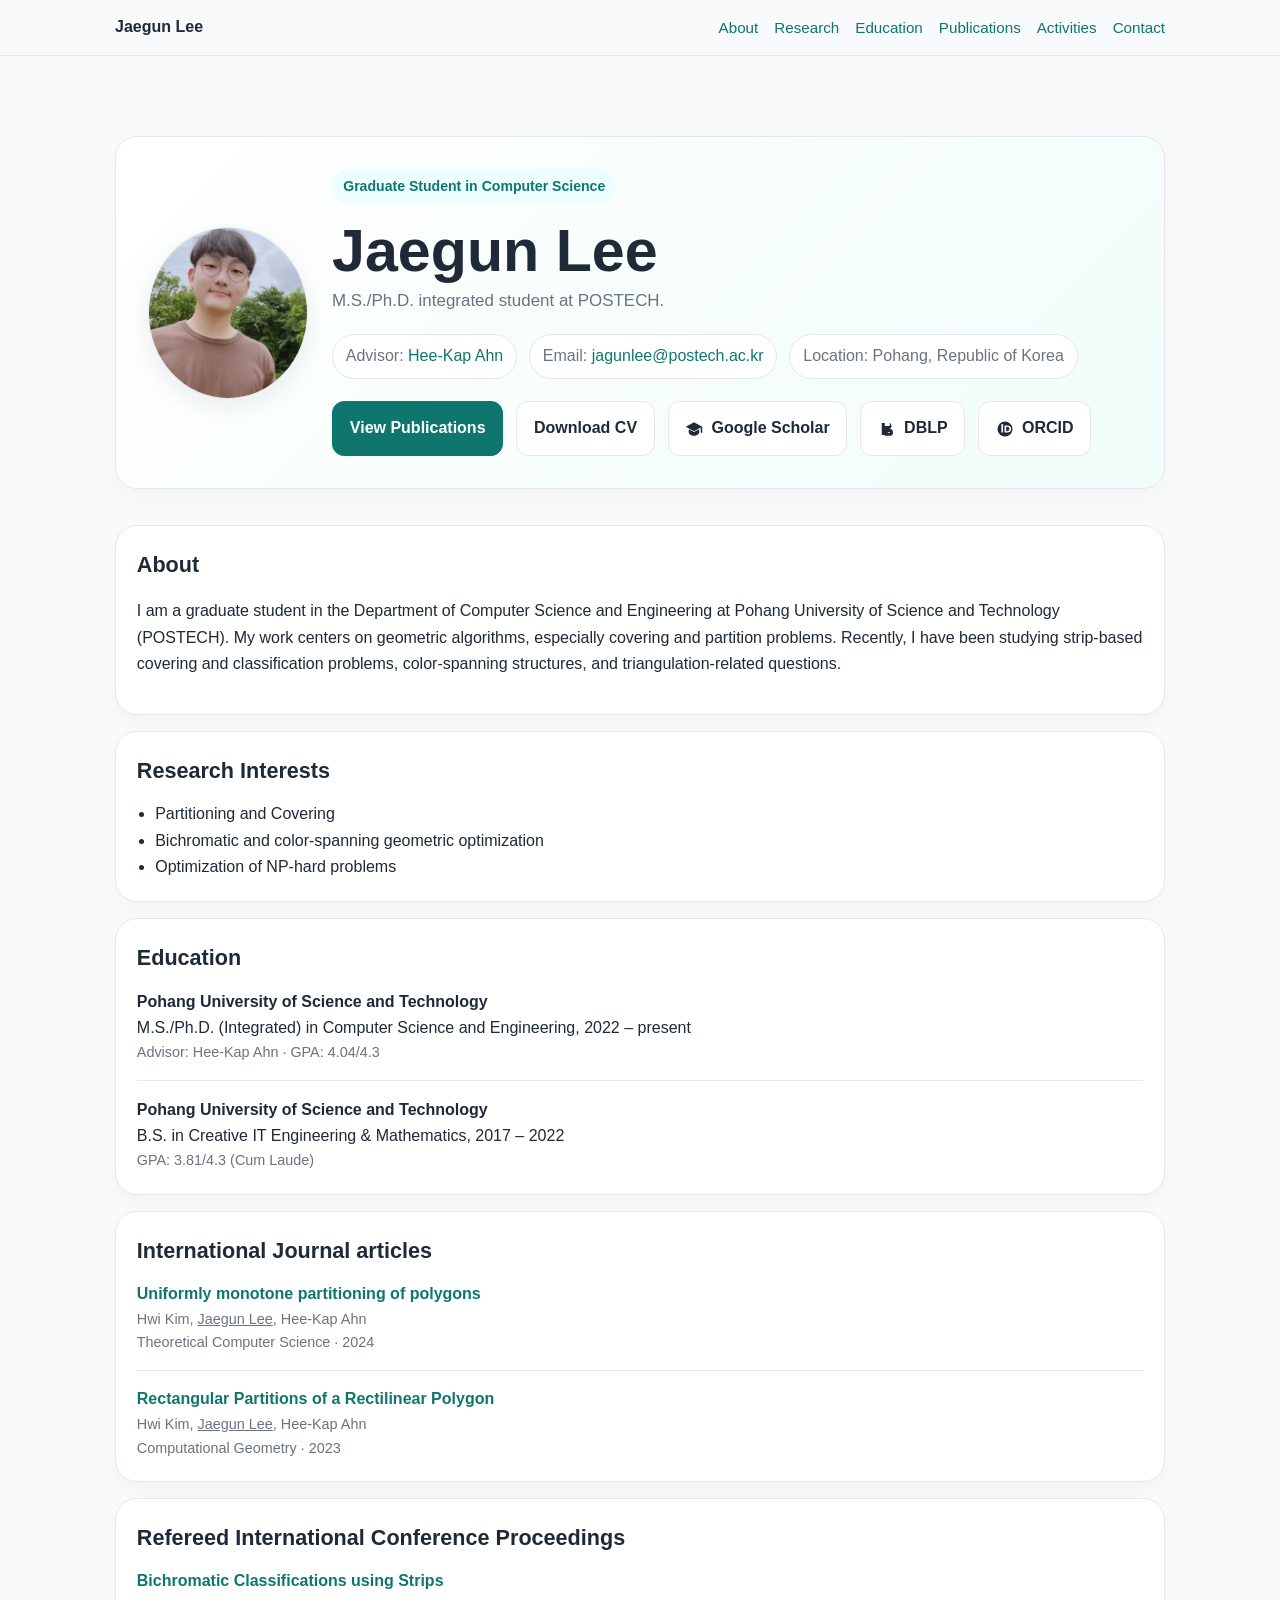
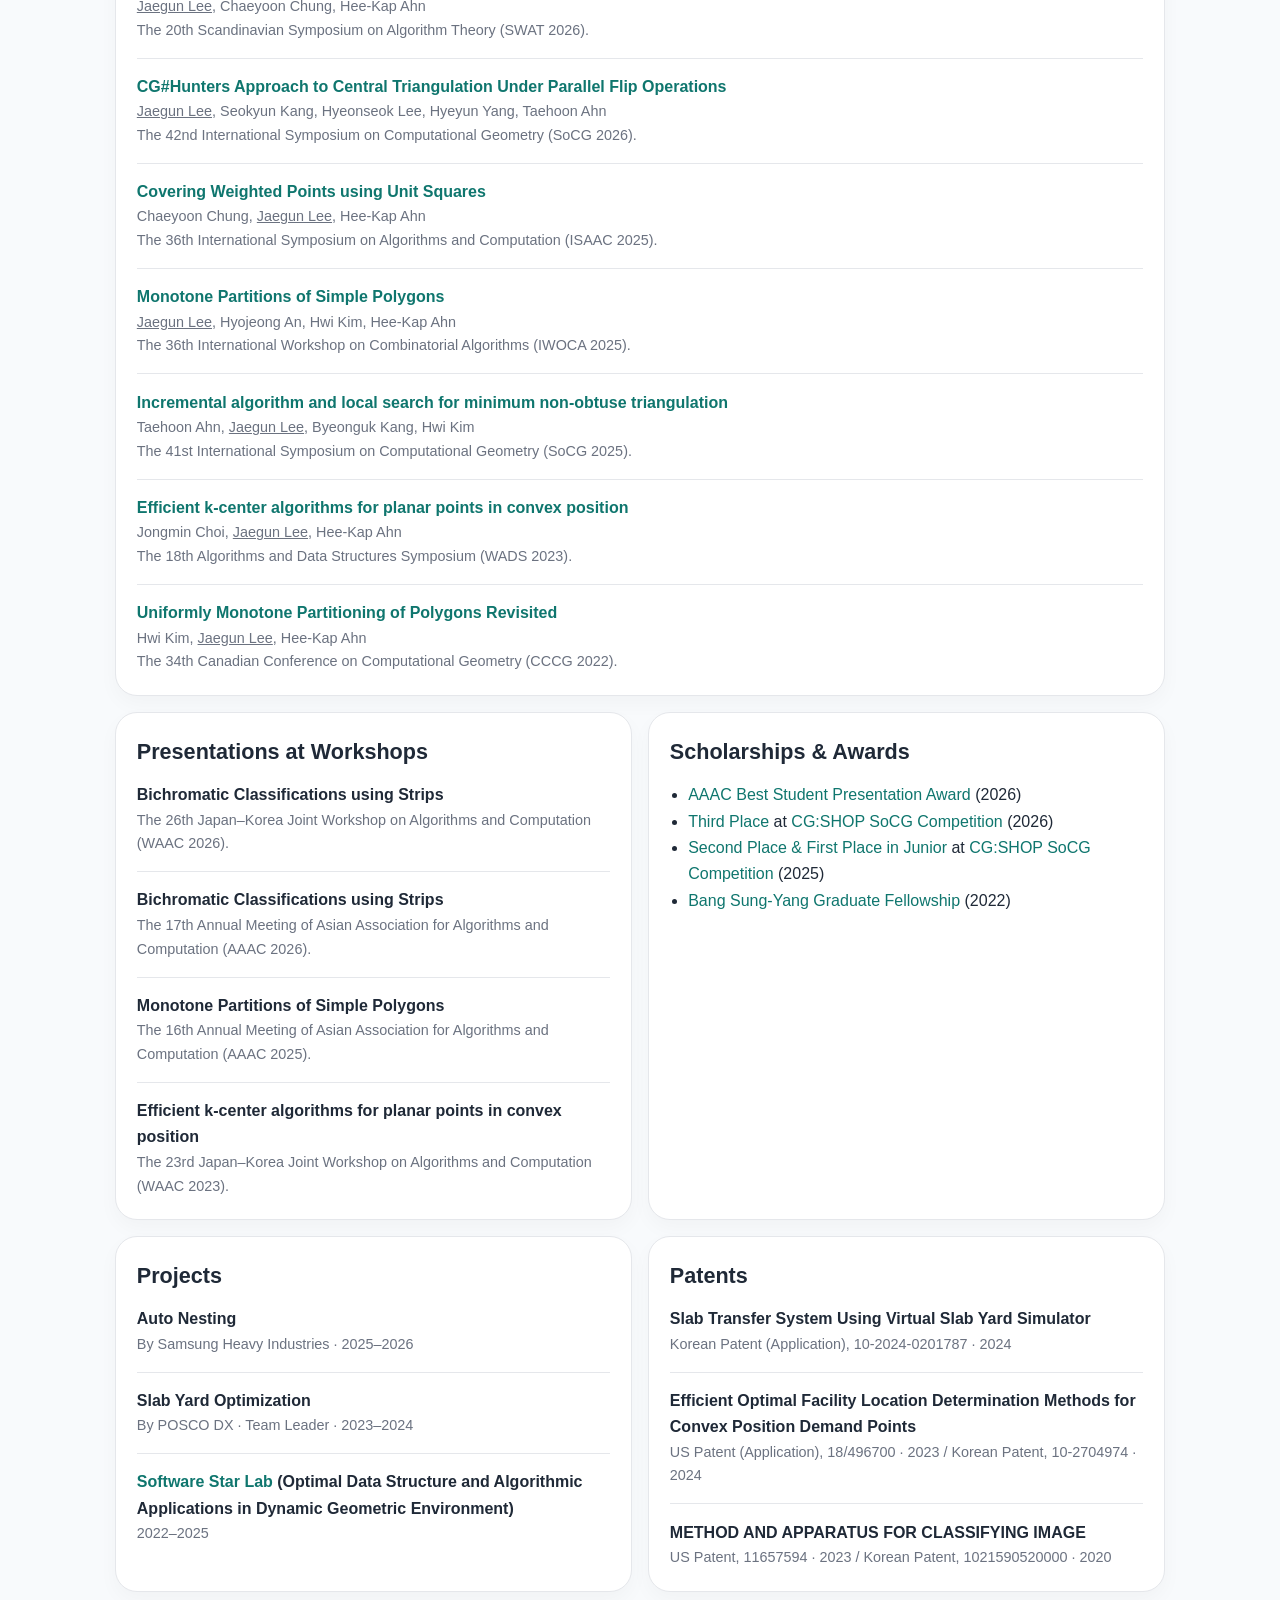
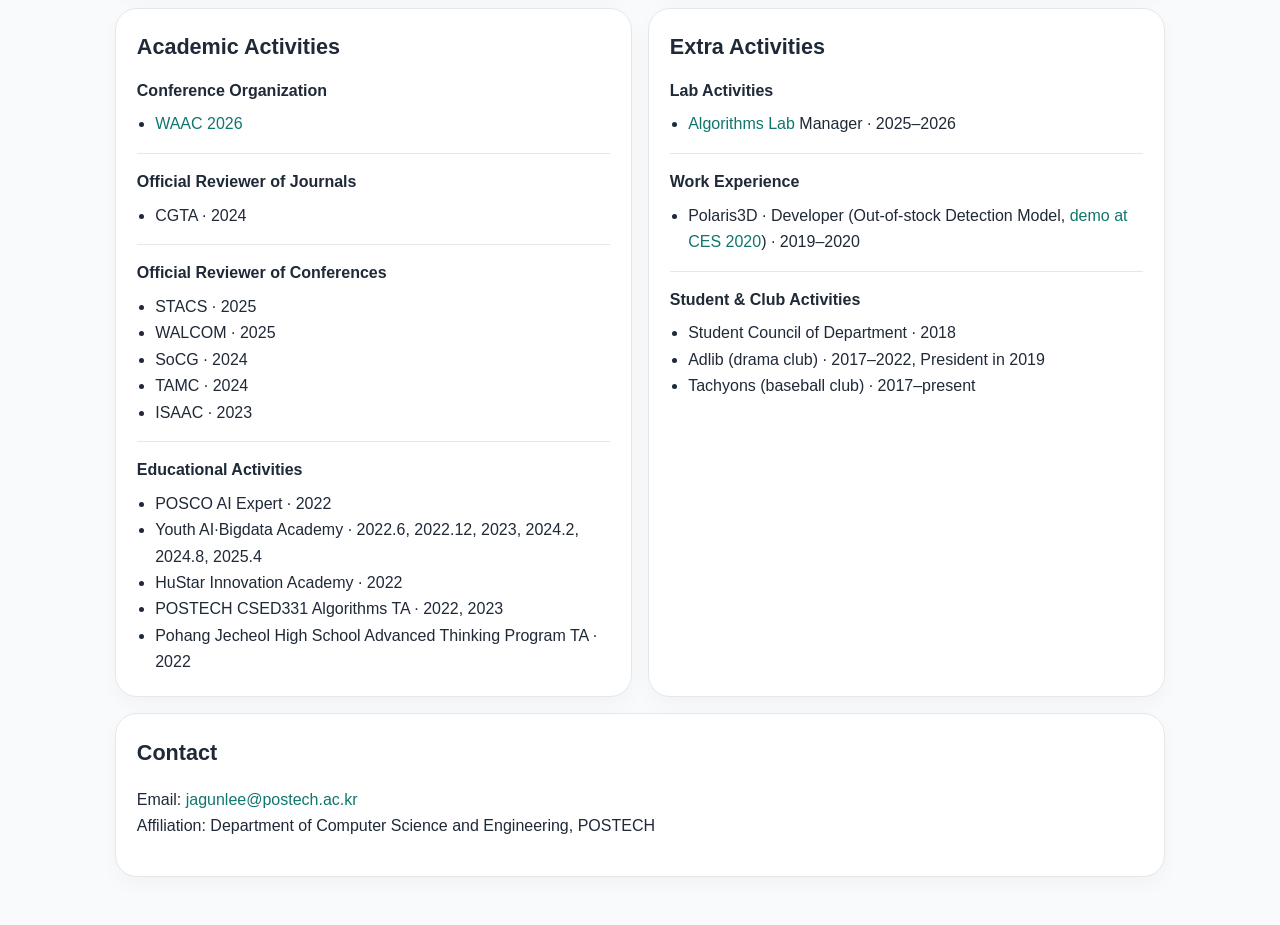
==== index.html @ accfe0e9 "update" ====
<!DOCTYPE html>
<html lang="en">
<head>
<meta charset="UTF-8">
<meta name="viewport" content="width=device-width, initial-scale=1.0">
<title>Jaegun Lee</title>
<link href="font_logo2.png" rel="shortcut icon" type="image/x-icon">
<style>
:root{--bg:#f8fafc;--card:#fff;--text:#1f2937;--muted:#6b7280;--line:#e5e7eb;--accent:#0f766e;--max:1050px}
*{box-sizing:border-box} html{scroll-behavior:smooth}
body{margin:0;font-family:-apple-system,BlinkMacSystemFont,"Segoe UI",Roboto,Arial,sans-serif;background:var(--bg);color:var(--text);line-height:1.65}
a{color:var(--accent);text-decoration:none} a:hover{text-decoration:underline}
.wrap{width:min(calc(100% - 2rem),var(--max));margin:0 auto}
header{position:sticky;top:0;background:rgba(248,250,252,.94);backdrop-filter:blur(8px);border-bottom:1px solid var(--line)}
nav{display:flex;justify-content:space-between;align-items:center;gap:1rem;padding:.9rem 0}.brand{font-weight:800}.links{display:flex;flex-wrap:wrap;gap:1rem;font-size:.95rem}
.hero{padding:4rem 0 1.25rem}.hero-card,.card{background:var(--card);border:1px solid var(--line);border-radius:22px;box-shadow:0 8px 20px rgba(15,23,42,.03)}
.hero-card{padding:2rem;background:linear-gradient(135deg,#fff,#f0fdfa)} .card{padding:1.3rem}
.badge{display:inline-block;background:#ecfeff;color:var(--accent);border-radius:999px;padding:.35rem .7rem;font-weight:700;font-size:.88rem;margin-bottom:1rem}
h1{margin:0 0 .35rem;font-size:clamp(2.2rem,5vw,3.7rem);line-height:1.05}.sub{margin:0;color:var(--muted);font-size:1.06rem;max-width:750px}
.pills{display:flex;flex-wrap:wrap;gap:.75rem;margin-top:1.2rem}.pill{padding:.5rem .8rem;border:1px solid var(--line);border-radius:999px;background:#fff;color:var(--muted)}
.hero-top{display:grid;grid-template-columns:160px 1fr;gap:1.5rem;align-items:center}.profile-wrap{display:flex;justify-content:center}.profile-photo{width:172px;height:172px;border-radius:50%;border:1px solid var(--line);background:#fff;display:flex;align-items:center;justify-content:center;color:var(--muted);font-size:.95rem;text-align:center;overflow:hidden;box-shadow:0 8px 24px rgba(17,24,39,.08)}.profile-photo img{width:100%;height:100%;object-fit:cover;display:block}.actions{display:flex;gap:.8rem;flex-wrap:wrap;margin-top:1.4rem}.btn{padding:.82rem 1.05rem;border-radius:12px;border:1px solid var(--line);background:#fff;color:var(--text);font-weight:700}.btn.primary{background:var(--accent);border-color:var(--accent);color:#fff}.icon-link{display:inline-flex;align-items:center;gap:.5rem}.icon-link svg{width:18px;height:18px;flex:0 0 18px}
main{padding-bottom:3rem} section{margin-top:1rem} h2{margin:0 0 .8rem;font-size:1.35rem} h3{margin:.2rem 0 .65rem;font-size:1.15rem}
.grid2{display:grid;grid-template-columns:repeat(2,minmax(0,1fr));gap:1rem}.item+.item{margin-top:.95rem;padding-top:.95rem;border-top:1px solid var(--line)} .title{font-weight:700}.small{color:var(--muted);font-size:.9rem}
ul{margin:.45rem 0 0;padding-left:1.15rem} footer{padding:1rem 0 3rem;color:var(--muted);font-size:.92rem}
@media (max-width:860px){nav{flex-direction:column;align-items:flex-start}.grid2{grid-template-columns:1fr}.hero-top{grid-template-columns:1fr}.profile-wrap{justify-content:flex-start}.hero-card,.card{padding:1.15rem}}
</style>
</head>
<body>
<header>
  <div class="wrap">
    <nav>
      <div class="brand">Jaegun Lee</div>
      <div class="links">
        <a href="#about">About</a><a href="#research">Research</a><a href="#education">Education</a><a href="#publications">Publications</a><a href="#activities">Activities</a><a href="#contact">Contact</a>
      </div>
    </nav>
  </div>
</header>
<main class="wrap">
  <section class="hero">
    <div class="hero-card">
      <div class="hero-top">
        <div class="profile-wrap">
          <div class="profile-photo">
            <img src="profile_square.jpg" alt="Jaegun Lee">
          </div>
        </div>
        <div>
          <div class="badge">Graduate Student in Computer Science</div>
          <h1>Jaegun Lee</h1>
          <p class="sub">M.S./Ph.D. integrated student at POSTECH.</p>
          <div class="pills">
            <div class="pill">Advisor: <a href="https://heekap.github.io">Hee-Kap Ahn</a></div>
            <div class="pill">Email: <a href="mailto:jagunlee@postech.ac.kr">jagunlee@postech.ac.kr</a></div>
            <div class="pill">Location: Pohang, Republic of Korea</div>
          </div>
          <div class="actions">
            <a class="btn primary" href="#publications">View Publications</a>
            <a class="btn" href="cv.pdf" target="_blank" rel="noopener">Download CV</a>
            <a class="btn icon-link" href="https://scholar.google.co.kr/citations?hl=en&user=FCnNJhUAAAAJ" target="_blank" rel="noopener" aria-label="Google Scholar link">
              <svg viewBox="0 0 24 24" aria-hidden="true"><path fill="currentColor" d="M12 3 1 9l11 6 9-4.91V17h2V9L12 3Zm-7 9.18V16c0 2.76 3.13 5 7 5s7-2.24 7-5v-3.82l-7 3.82-7-3.82Z"/></svg>
              <span>Google Scholar</span>
            </a>
            <a class="btn icon-link" href="https://dblp.org/pid/305/4109.html" target="_blank" rel="noopener" aria-label="DBLP link">
              <svg viewBox="0 0 24 24" aria-hidden="true"><path fill="currentColor" d="M5 4h9a4 4 0 0 1 0 8H9v8H5V4Zm4 4h5a2 2 0 0 0 0-4H9v4Zm4 4h2.5A4.5 4.5 0 0 1 20 16.5A4.5 4.5 0 0 1 15.5 21H9v-9h4Zm0 5h2.5a.5.5 0 0 0 .5-.5.5.5 0 0 0-.5-.5H13v1Z"/></svg>
              <span>DBLP</span>
            </a>
            <a class="btn icon-link" href="https://orcid.org/0009-0007-8835-2957" target="_blank" rel="noopener" aria-label="ORCID link">
              <svg viewBox="0 0 24 24" aria-hidden="true"><circle cx="12" cy="12" r="10" fill="currentColor"/><path fill="#fff" d="M7.2 7.2h2.2v9.6H7.2V7.2Zm1.1-2a1.3 1.3 0 1 1 0 2.6 1.3 1.3 0 0 1 0-2.6Zm3.1 2h3.7c3 0 5.1 1.9 5.1 4.8 0 3-2.1 4.8-5.1 4.8h-3.7V7.2Zm2.2 1.9v5.8h1.4c1.7 0 2.8-1.1 2.8-2.9s-1.1-2.9-2.8-2.9h-1.4Z"/></svg>
              <span>ORCID</span>
            </a>
            <!-- <a class="btn icon-link" href="" target="_blank" rel="noopener" aria-label="LinkedIn link">
              <svg viewBox="0 0 24 24" aria-hidden="true"><path fill="currentColor" d="M4.98 3.5A2.48 2.48 0 1 0 5 8.46 2.48 2.48 0 0 0 4.98 3.5ZM3 9h4v12H3V9Zm7 0h3.83v1.64h.05c.53-1 1.84-2.06 3.79-2.06 4.05 0 4.8 2.66 4.8 6.12V21h-4v-5.54c0-1.32-.03-3.02-1.84-3.02-1.84 0-2.12 1.44-2.12 2.92V21h-4V9Z"/></svg>
              <span>LinkedIn</span>
            </a> -->
            <!-- <a class="btn icon-link" href="https://github.com/jagunlee" target="_blank" rel="noopener" aria-label="GitHub link">
              <svg viewBox="0 0 24 24" aria-hidden="true"><path fill="currentColor" d="M12 2a10 10 0 0 0-3.16 19.49c.5.09.68-.21.68-.48v-1.67c-2.78.61-3.37-1.18-3.37-1.18-.45-1.16-1.11-1.46-1.11-1.46-.9-.62.07-.61.07-.61 1 .07 1.52 1.03 1.52 1.03.88 1.51 2.31 1.07 2.87.82.09-.64.35-1.07.63-1.31-2.22-.25-4.55-1.11-4.55-4.92 0-1.09.39-1.99 1.03-2.7-.1-.25-.45-1.28.1-2.66 0 0 .84-.27 2.75 1.03A9.56 9.56 0 0 1 12 6.84c.85 0 1.71.11 2.51.32 1.91-1.3 2.75-1.03 2.75-1.03.55 1.38.2 2.41.1 2.66.64.71 1.03 1.61 1.03 2.7 0 3.82-2.33 4.66-4.56 4.91.36.31.68.92.68 1.86v2.75c0 .27.18.58.69.48A10 10 0 0 0 12 2Z"/></svg>
              <span>GitHub</span>
            </a> -->
          </div>
          <!-- <p class="small" style="margin-top:.8rem">각 링크의 <code>href=""</code> 부분에 직접 URL만 넣으면 됩니다. 사진은 현재 업로드한 이미지 기준으로 원형에 맞게 미리 정사각 크롭해 둔 <code>profile_square.jpg</code>를 사용하도록 설정했습니다.</p> -->
        </div>
      </div>
    </div>
  </section>

  <section id="about"><div class="card"><h2>About</h2>
    <p>I am a graduate student in the Department of Computer Science and Engineering at Pohang University of Science and Technology (POSTECH). My work centers on geometric algorithms, especially covering and partition problems. Recently, I have been studying strip-based covering and classification problems, color-spanning structures, and triangulation-related questions.</p>
  </div></section>

  <section id="research"><div class="card"><h2>Research Interests</h2>
    <ul>
      <!-- <li>Geometric Algorithms</li> -->
      <li>Partitioning and Covering</li>
      <li>Bichromatic and color-spanning geometric optimization</li>
      <li>Optimization of NP-hard problems</li>
    </ul>
  </div></section>

  <section id="education"><div class="card"><h2>Education</h2>
    <div class="item"><div class="title">Pohang University of Science and Technology</div><div>M.S./Ph.D. (Integrated) in Computer Science and Engineering, 2022 – present</div><div class="small">Advisor: Hee-Kap Ahn · GPA: 4.04/4.3</div></div>
    <div class="item"><div class="title">Pohang University of Science and Technology</div><div>B.S. in Creative IT Engineering &amp; Mathematics, 2017 – 2022</div><div class="small">GPA: 3.81/4.3 (Cum Laude)</div></div>
  </div></section>

  <section id="publications"><div class="card"><h2>International Journal articles</h2>
    <!-- <div class="grid2"> -->
      <!-- <div> -->
        <!-- <h3>International Journal articles</h3> -->
        <div class="item"><div class="title"><a href="https://doi.org/10.1016/j.tcs.2024.114724">Uniformly monotone partitioning of polygons</a></div><div class="small">Hwi Kim, <u>Jaegun Lee</u>, Hee-Kap Ahn<div>Theoretical Computer Science · 2024</div></div></div>
        <div class="item"><div class="title"><a href="https://doi.org/10.1016/j.comgeo.2022.101965">Rectangular Partitions of a Rectilinear Polygon</a></div><div class="small">Hwi Kim, <u>Jaegun Lee</u>, Hee-Kap Ahn<div>Computational Geometry · 2023</div></div></div>
      <!-- </div> -->
  </div></section>
  <section id="publications2"><div class="card"><h2>Refereed International Conference Proceedings</h2>
      <!-- <div> -->
        <!-- <h3>Refereed International Conference Proceedings</h3> -->
        <div class="item"><div class="title"><a href="https://doi.org/10.4230/LIPIcs.SWAT.2026.29">Bichromatic Classifications using Strips</a></div><div class="small"><u>Jaegun Lee</u>, Chaeyoon Chung, Hee-Kap Ahn <div>The 20th Scandinavian Symposium on Algorithm Theory (SWAT 2026).</div></div></div>
        <div class="item"><div class="title"><a href="https://doi.org/10.4230/LIPIcs.SoCG.2026.108">CG#Hunters Approach to Central Triangulation Under Parallel Flip Operations</a></div><div class="small"><u>Jaegun Lee</u>, Seokyun Kang, Hyeonseok Lee, Hyeyun Yang, Taehoon Ahn <div>The 42nd International Symposium on Computational Geometry (SoCG 2026).</div></div></div>
        <div class="item"><div class="title"><a href="https://drops.dagstuhl.de/entities/document/10.4230/LIPIcs.ISAAC.2025.21">Covering Weighted Points using Unit Squares</a></div><div class="small">Chaeyoon Chung, <u>Jaegun Lee</u>, Hee-Kap Ahn<div>The 36th International Symposium on Algorithms and Computation (ISAAC 2025).</div></div></div>
        <div class="item"><div class="title"><a href="https://link.springer.com/chapter/10.1007/978-3-031-98740-3_6">Monotone Partitions of Simple Polygons</a></div><div class="small"><u>Jaegun Lee</u>, Hyojeong An, Hwi Kim, Hee-Kap Ahn<div>The 36th International Workshop on Combinatorial Algorithms (IWOCA 2025).</div></div></div>
        <div class="item"><div class="title"><a href="https://doi.org/10.4230/LIPIcs.SoCG.2025.80">Incremental algorithm and local search for minimum non-obtuse triangulation</a></div><div class="small">Taehoon Ahn, <u>Jaegun Lee</u>, Byeonguk Kang, Hwi Kim<div>The 41st International Symposium on Computational Geometry (SoCG 2025).</div></div></div>
        <div class="item"><div class="title"><a href="https://link.springer.com/chapter/10.1007/978-3-031-38906-1_18">Efficient k-center algorithms for planar points in convex position</a></div><div class="small">Jongmin Choi, <u>Jaegun Lee</u>, Hee-Kap Ahn<div>The 18th Algorithms and Data Structures Symposium (WADS 2023).</div></div></div>
        <div class="item"><div class="title"><a href="https://www.torontomu.ca/content/dam/canadian-conference-computational-geometry-2022/papers/CCCG2022_paper_23.pdf">Uniformly Monotone Partitioning of Polygons Revisited</a></div><div class="small">Hwi Kim, <u>Jaegun Lee</u>, Hee-Kap Ahn<div>The 34th Canadian Conference on Computational Geometry (CCCG 2022).</div></div></div>
      <!-- </div> -->
    <!-- </div> -->
  </div></section>

  <section><div class="grid2">
    <div class="card"><h2>Presentations at Workshops</h2>
      <div class="item"><div class="title">Bichromatic Classifications using Strips</div><div class="small">The 26th Japan–Korea Joint Workshop on Algorithms and Computation (WAAC 2026).</div></div>
      <div class="item"><div class="title">Bichromatic Classifications using Strips</div><div class="small">The 17th Annual Meeting of Asian Association for Algorithms and Computation (AAAC 2026).</div></div>
      <div class="item"><div class="title">Monotone Partitions of Simple Polygons</div><div class="small">The 16th Annual Meeting of Asian Association for Algorithms and Computation (AAAC 2025).</div></div>
      <div class="item"><div class="title">Efficient k-center algorithms for planar points in convex position</div><div class="small">The 23rd Japan–Korea Joint Workshop on Algorithms and Computation (WAAC 2023).</div></div>
    </div>
    <div class="card"><h2>Scholarships &amp; Awards</h2>
      <ul>
        <li><a href="AAAC_2026_BEST_STUDENT_PRESENTATION_AWARD.pdf">AAAC Best Student Presentation Award</a> (2026)</li>
        <li><a href="https://cgshop.ibr.cs.tu-bs.de/competition/cg-shop-2026/#ranking">Third Place</a> at <a href=""https://cgshop.ibr.cs.tu-bs.de/competition/cg-shop-2026/#problem-description">CG:SHOP SoCG Competition</a> (2026)</li>
        <li><a href="https://cgshop.ibr.cs.tu-bs.de/competition/cg-shop-2025/#ranking">Second Place &amp; First Place in Junior</a> at <a href="https://cgshop.ibr.cs.tu-bs.de/competition/cg-shop-2025/#problem-description">CG:SHOP SoCG Competition</a> (2025)</li>
        <li><a href="https://cse.postech.ac.kr/csepostech/admissions/scholarship.do#none">Bang Sung-Yang Graduate Fellowship</a> (2022)</li>
      </ul>
    </div>
  </div></section>

  <section><div class="grid2">
    <div class="card"><h2>Projects</h2>
      <div class="item"><div class="title">Auto Nesting</div><div class="small">By Samsung Heavy Industries · 2025–2026</div></div>
      <div class="item"><div class="title">Slab Yard Optimization</div><div class="small">By POSCO DX · Team Leader · 2023–2024</div></div>
      <div class="item"><div class="title"><a href="https://dnn.postech.ac.kr/intro.html">Software Star Lab</a> (Optimal Data Structure and Algorithmic Applications in Dynamic Geometric Environment)</div><div class="small">2022–2025</div></div>
    </div>
    <div class="card"><h2>Patents</h2>
      <div class="item"><div class="title">Slab Transfer System Using Virtual Slab Yard Simulator</div><div class="small">Korean Patent (Application), 10-2024-0201787 · 2024</div></div>
      <!-- <div class="item"><div class="title">Efficient Optimal Facility Location Determination Methods for Convex Position Demand Points</div><div class="small">Korean Patent, 10-2704974 · 2024</div></div> -->
      <div class="item"><div class="title">Efficient Optimal Facility Location Determination Methods for Convex Position Demand Points</div><div class="small">US Patent (Application), 18/496700 · 2023 / Korean Patent, 10-2704974 · 2024</div></div>
      <div class="item"><div class="title">METHOD AND APPARATUS FOR CLASSIFYING IMAGE</div><div class="small">US Patent, 11657594 · 2023 / Korean Patent, 1021590520000 · 2020</div></div>
    </div>
  </div></section>

  <section id="activities"><div class="grid2">
    <div class="card"><h2>Academic Activities</h2>
      <div class="item"><div class="title">Conference Organization</div><ul><li><a href="https://algo.postech.ac.kr/workshops/waac26/">WAAC 2026</a></li>
        <!-- <li>KWCG 2026 · 2025</li> -->
      </ul></div>
      <div class="item"><div class="title">Official Reviewer of Journals</div><ul><li>CGTA · 2024</li></ul></div>
      <div class="item"><div class="title">Official Reviewer of Conferences</div><ul><li>STACS · 2025</li><li>WALCOM · 2025</li><li>SoCG · 2024</li><li>TAMC · 2024</li><li>ISAAC · 2023</li></ul></div>
      <div class="item"><div class="title">Educational Activities</div><ul><li>POSCO AI Expert · 2022</li><li>Youth AI·Bigdata Academy · 2022.6, 2022.12, 2023, 2024.2, 2024.8, 2025.4</li><li>HuStar Innovation Academy · 2022</li><li>POSTECH CSED331 Algorithms TA · 2022, 2023</li><li>Pohang Jecheol High School Advanced Thinking Program TA · 2022</li></ul></div>
    </div>
    <div class="card"><h2>Extra Activities</h2>
      <div class="item"><div class="title">Lab Activities</div><ul>
        <!-- <li>KWCG 2025 Local Organizer · 2025</li> -->
        <li><a href="algo.postech.ac.kr">Algorithms Lab</a> Manager · 2025–2026</li></ul></div>
      <div class="item"><div class="title">Work Experience</div><ul><li>Polaris3D · Developer (Out-of-stock Detection Model, <a href="https://youtu.be/YsPO0NYY3rw?si=Nfl7X5iwThGmbPDP">demo at CES 2020</a>) · 2019–2020</li></ul></div>
      <div class="item"><div class="title">Student &amp; Club Activities</div><ul><li>Student Council of Department · 2018</li><li>Adlib (drama club) · 2017–2022, President in 2019</li><li>Tachyons (baseball club) · 2017–present</li></ul></div>
    </div>
  </div></section>

  <section id="contact"><div class="card"><h2>Contact</h2>
    <p>Email: <a href="mailto:jagunlee@postech.ac.kr">jagunlee@postech.ac.kr</a><br>Affiliation: Department of Computer Science and Engineering, POSTECH</p>
  </div></section>
</main>
</body>
</html>
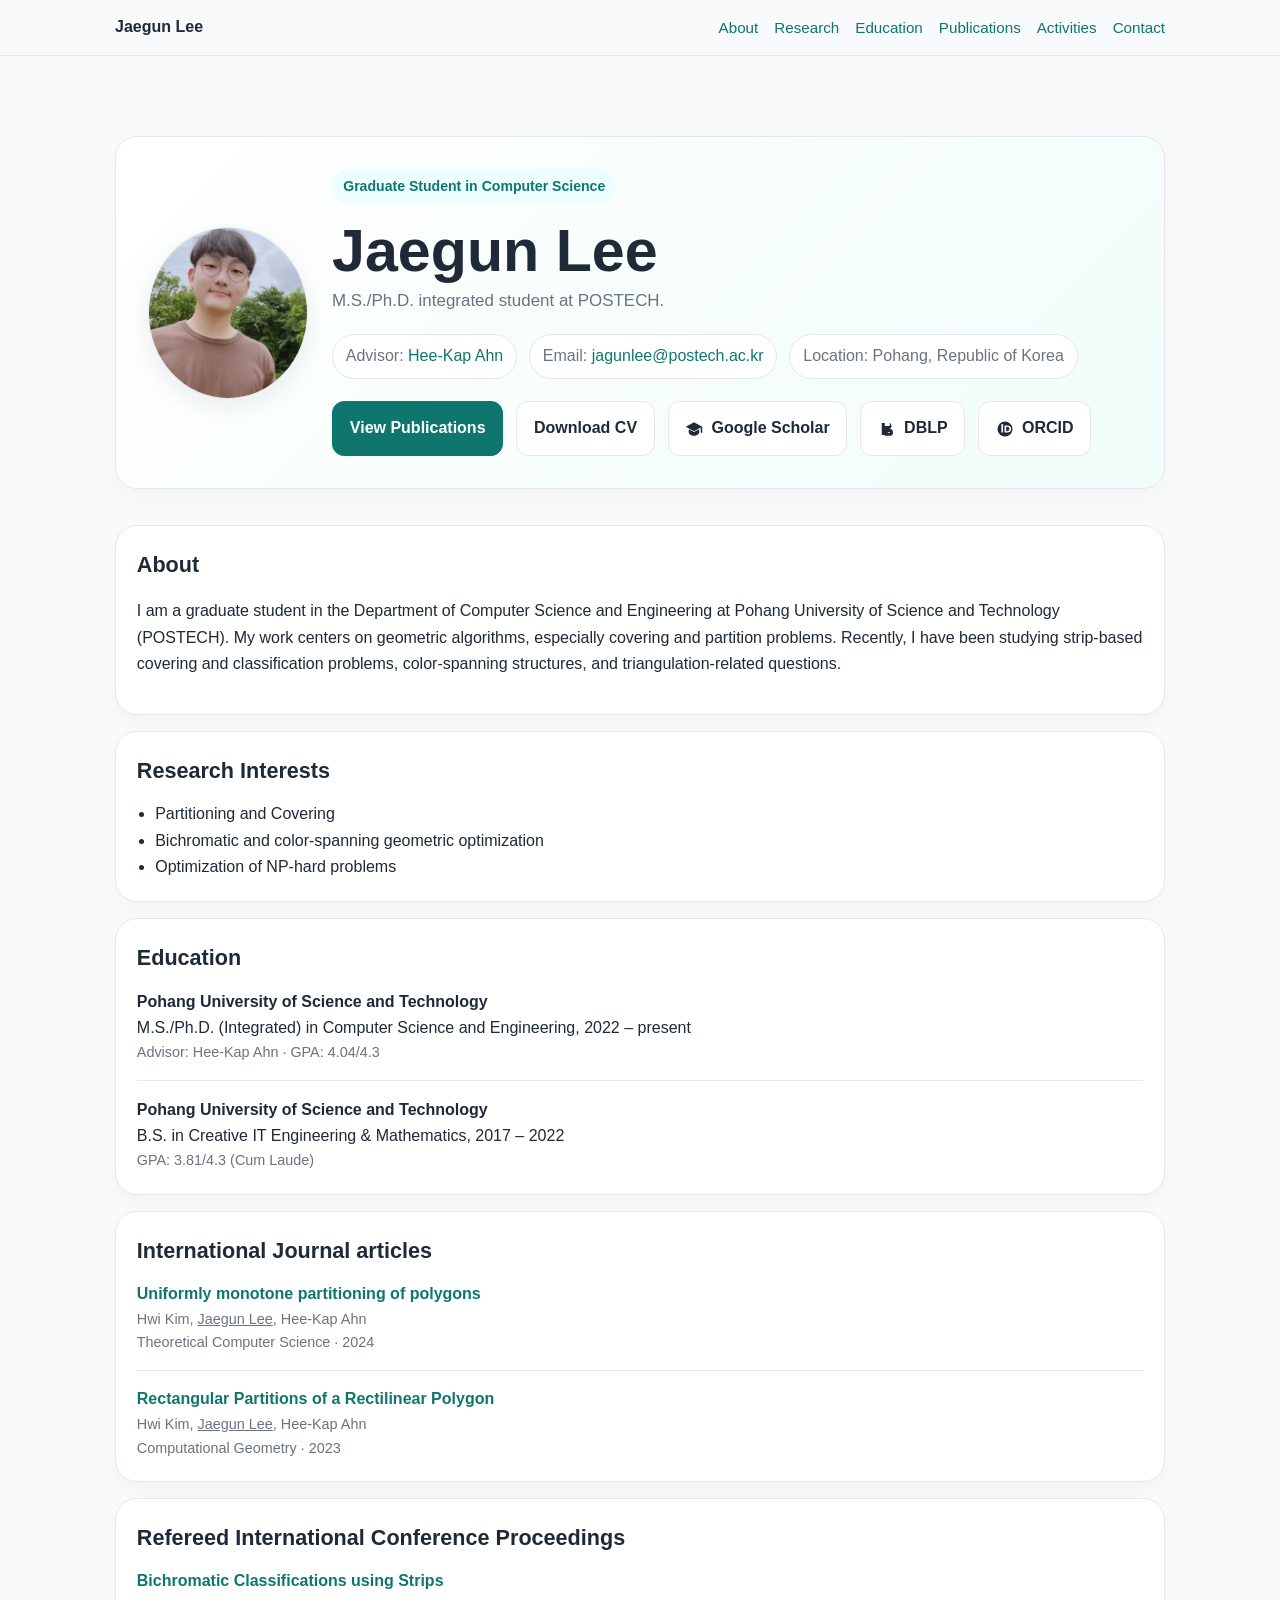
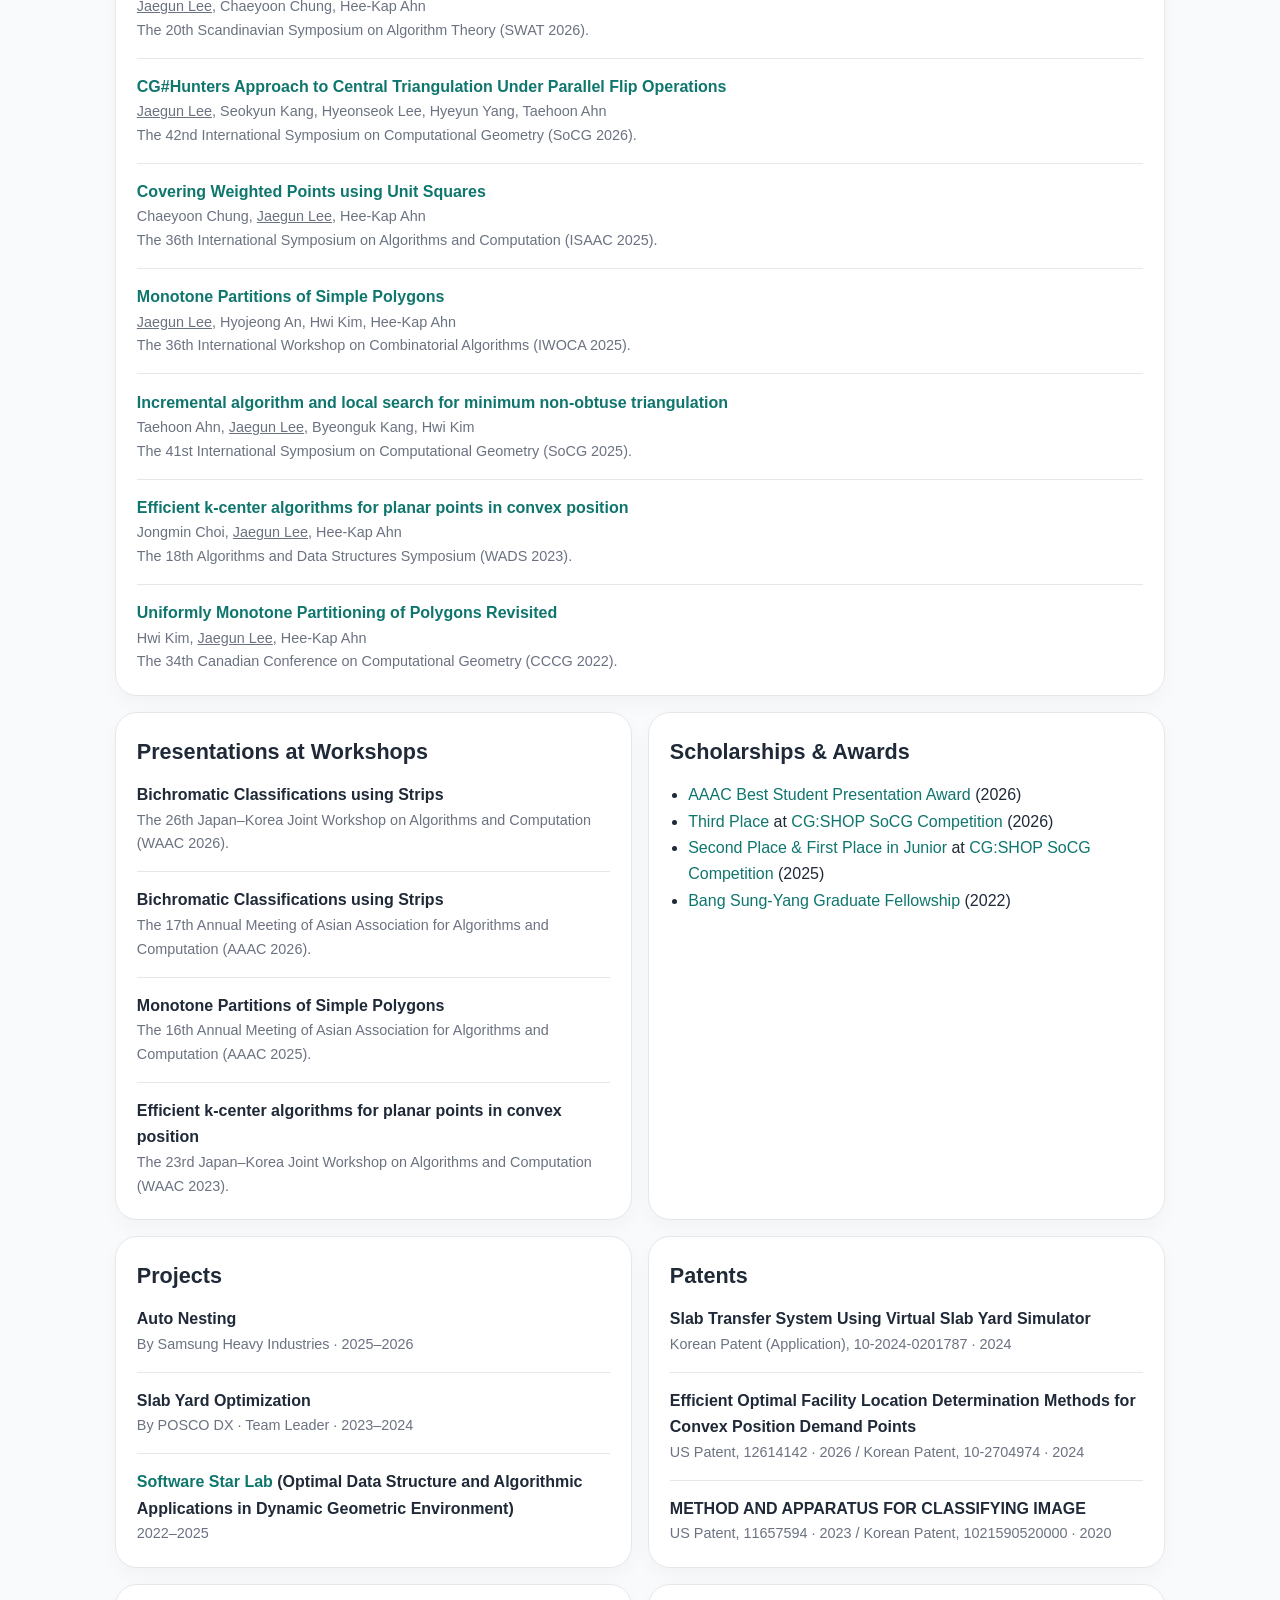
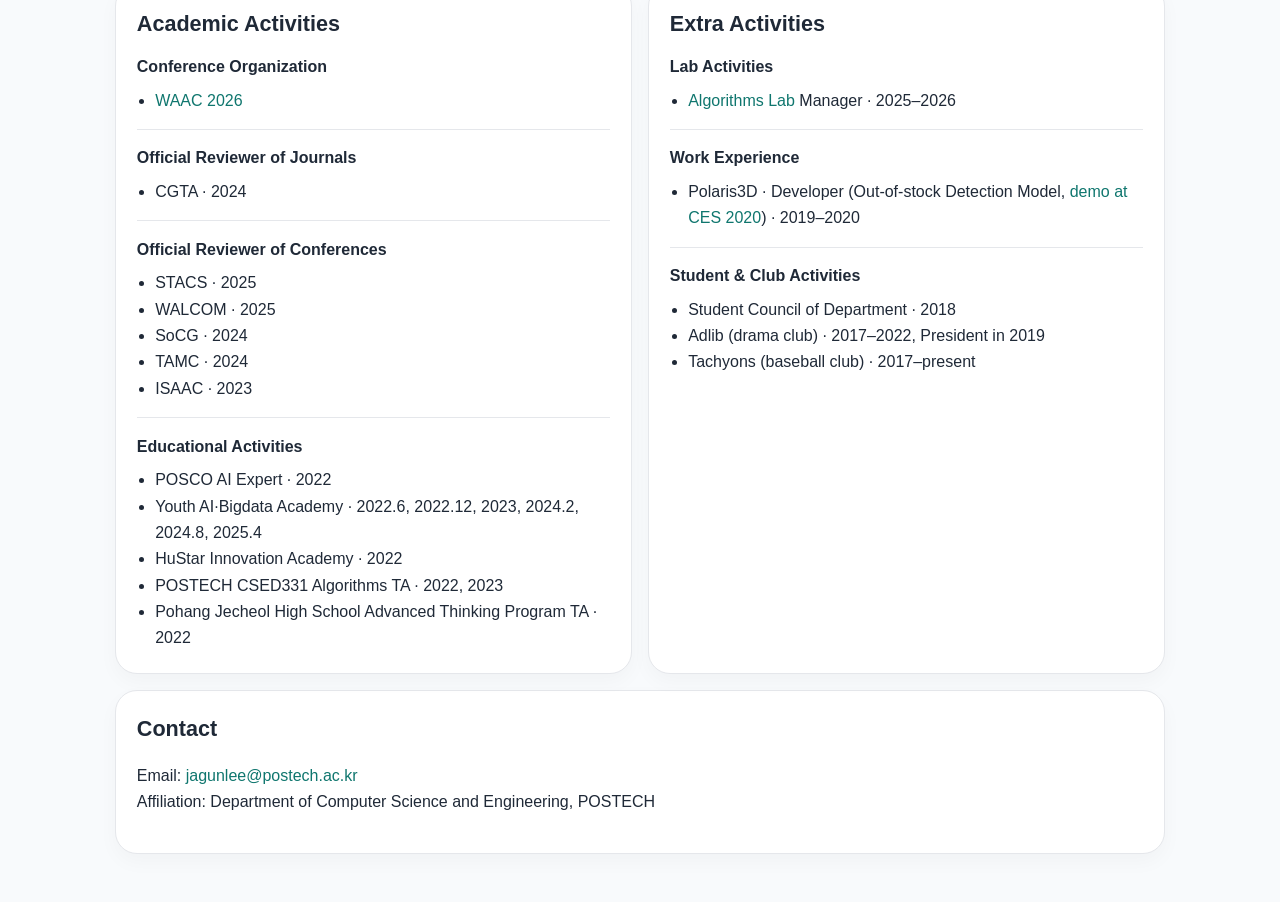
==== commit 0bcc4e79: "Update" ====
--- a/index.html
+++ b/index.html
@@ -150,7 +150,7 @@
     <div class="card"><h2>Patents</h2>
       <div class="item"><div class="title">Slab Transfer System Using Virtual Slab Yard Simulator</div><div class="small">Korean Patent (Application), 10-2024-0201787 · 2024</div></div>
       <!-- <div class="item"><div class="title">Efficient Optimal Facility Location Determination Methods for Convex Position Demand Points</div><div class="small">Korean Patent, 10-2704974 · 2024</div></div> -->
-      <div class="item"><div class="title">Efficient Optimal Facility Location Determination Methods for Convex Position Demand Points</div><div class="small">US Patent (Application), 18/496700 · 2023 / Korean Patent, 10-2704974 · 2024</div></div>
+      <div class="item"><div class="title">Efficient Optimal Facility Location Determination Methods for Convex Position Demand Points</div><div class="small">US Patent, 12614142 · 2026 / Korean Patent, 10-2704974 · 2024</div></div>
       <div class="item"><div class="title">METHOD AND APPARATUS FOR CLASSIFYING IMAGE</div><div class="small">US Patent, 11657594 · 2023 / Korean Patent, 1021590520000 · 2020</div></div>
     </div>
   </div></section>
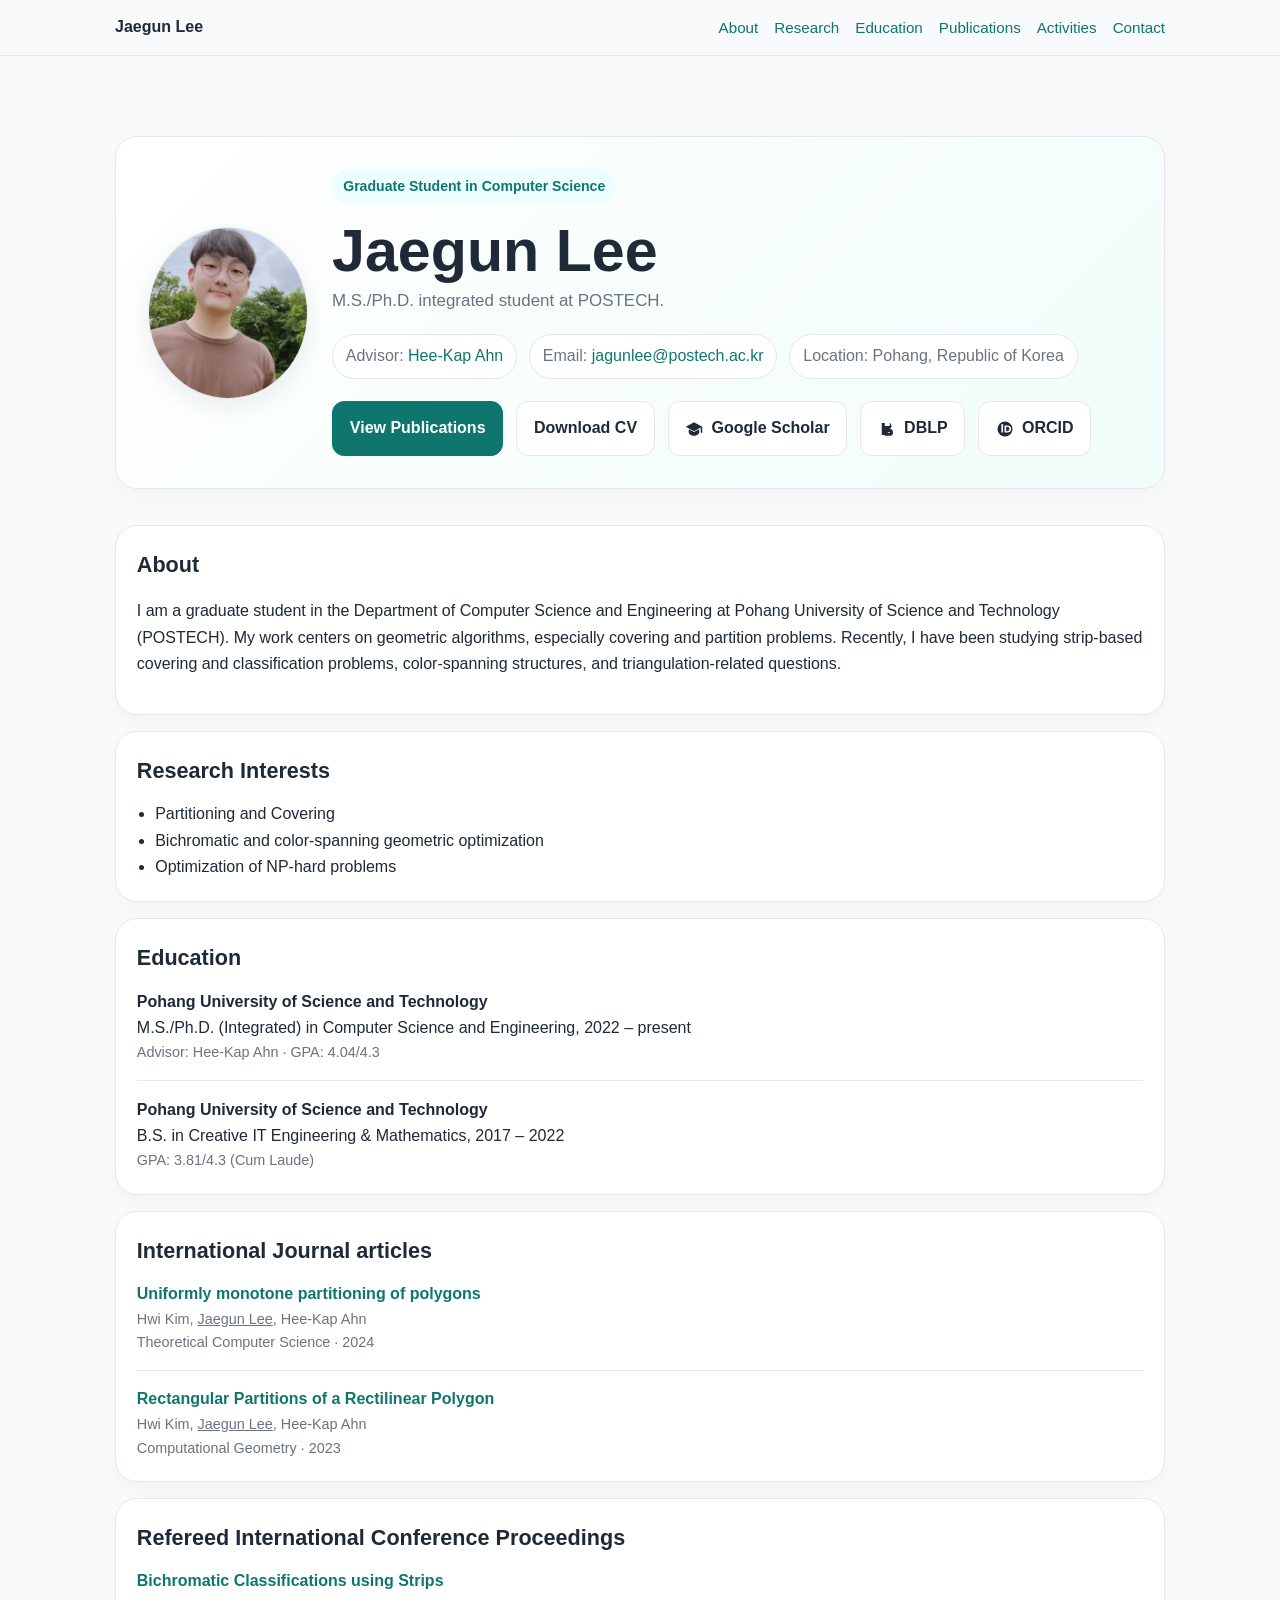
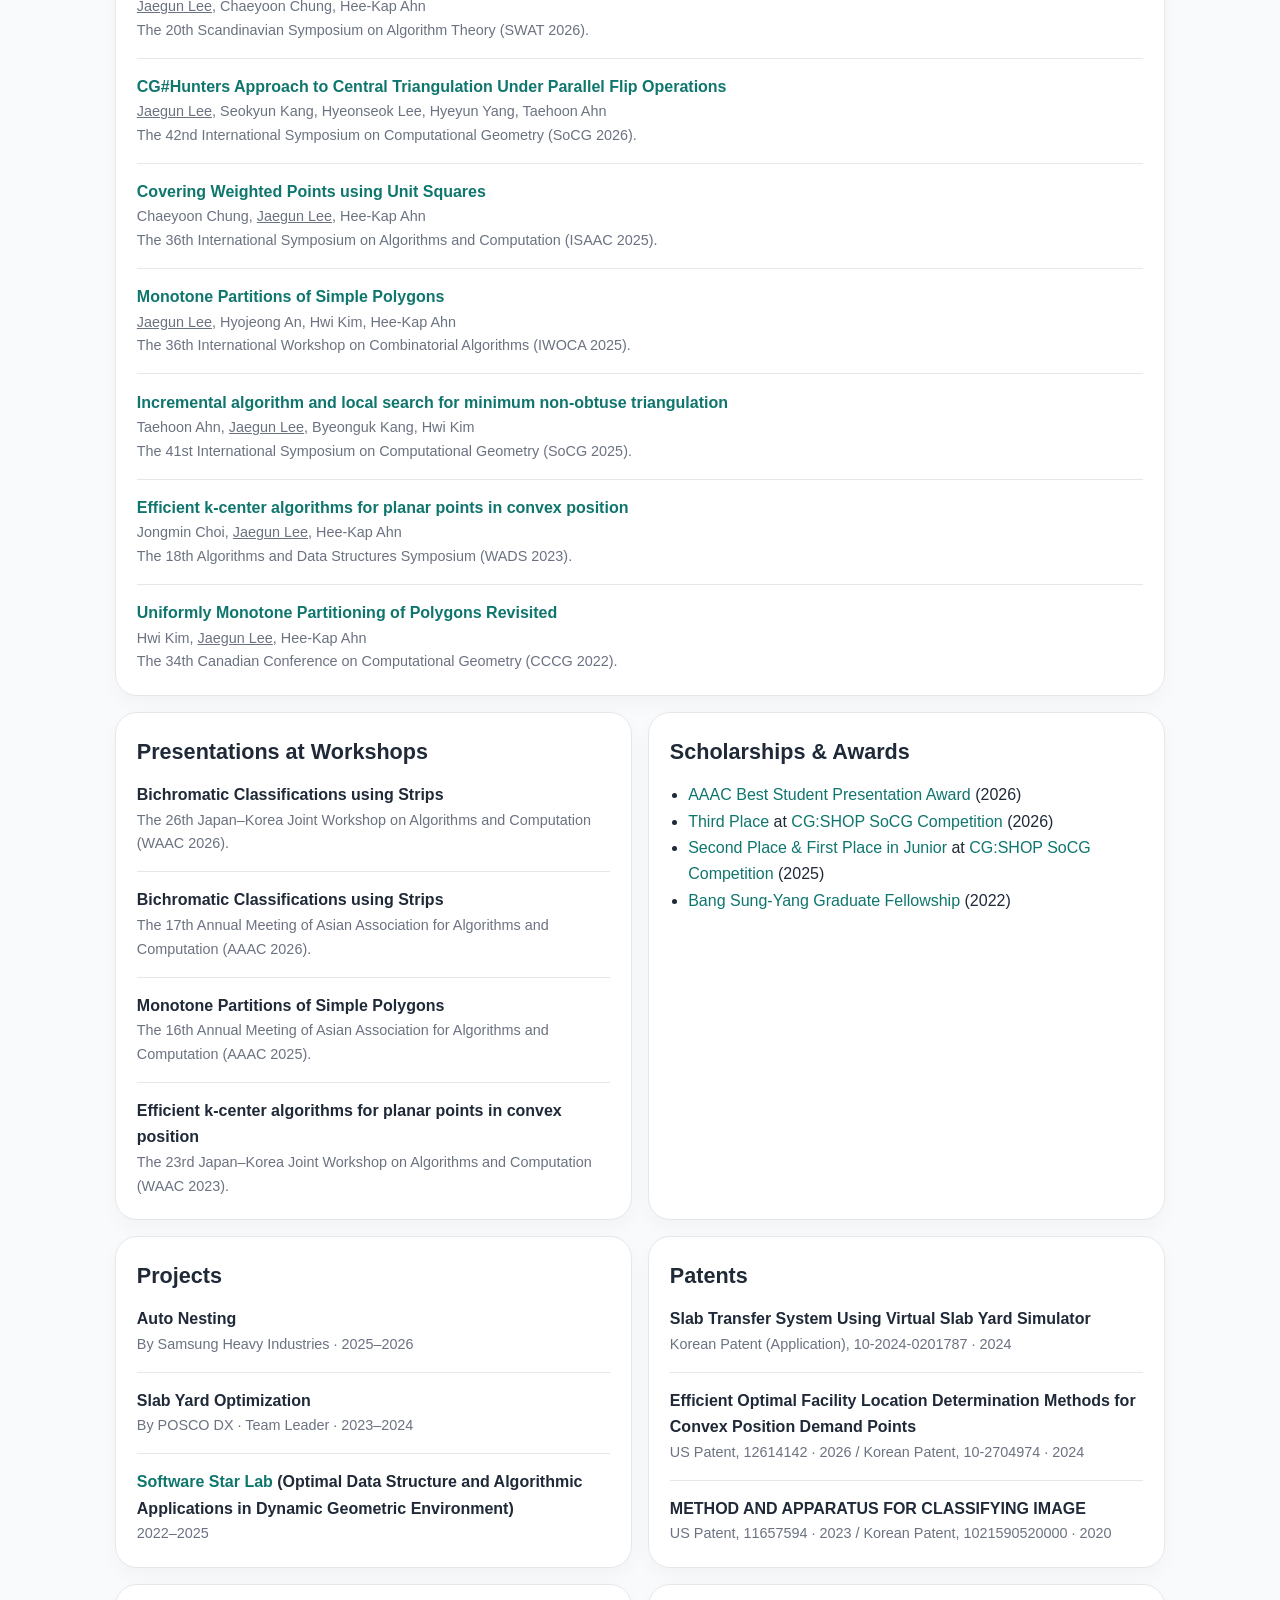
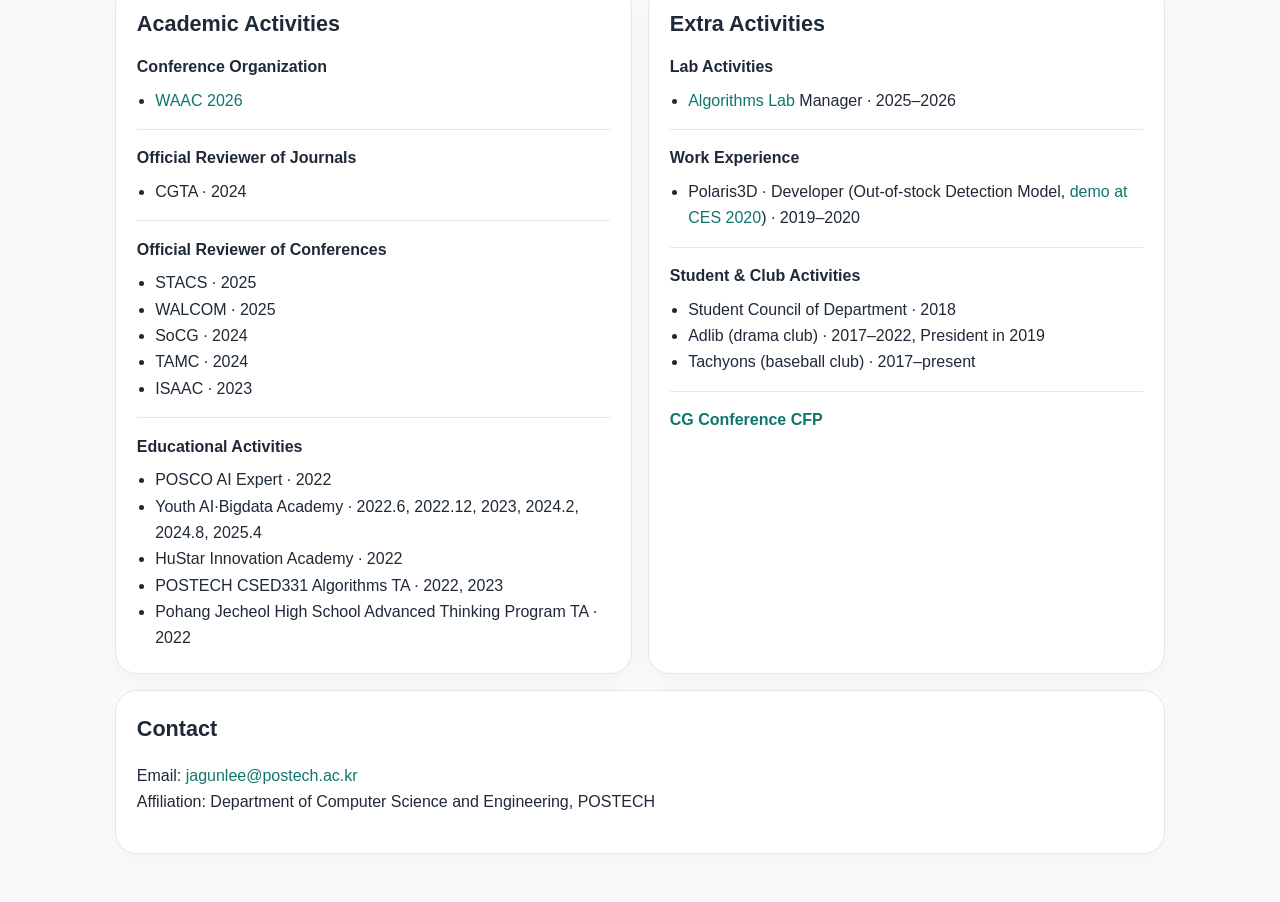
==== commit 6985ffc7: "add cfp" ====
--- a/index.html
+++ b/index.html
@@ -170,6 +170,7 @@
         <li><a href="algo.postech.ac.kr">Algorithms Lab</a> Manager · 2025–2026</li></ul></div>
       <div class="item"><div class="title">Work Experience</div><ul><li>Polaris3D · Developer (Out-of-stock Detection Model, <a href="https://youtu.be/YsPO0NYY3rw?si=Nfl7X5iwThGmbPDP">demo at CES 2020</a>) · 2019–2020</li></ul></div>
       <div class="item"><div class="title">Student &amp; Club Activities</div><ul><li>Student Council of Department · 2018</li><li>Adlib (drama club) · 2017–2022, President in 2019</li><li>Tachyons (baseball club) · 2017–present</li></ul></div>
+      <div class="item"><div class="title"><a href="index2.html">CG Conference CFP</a></div></div>
     </div>
   </div></section>
 
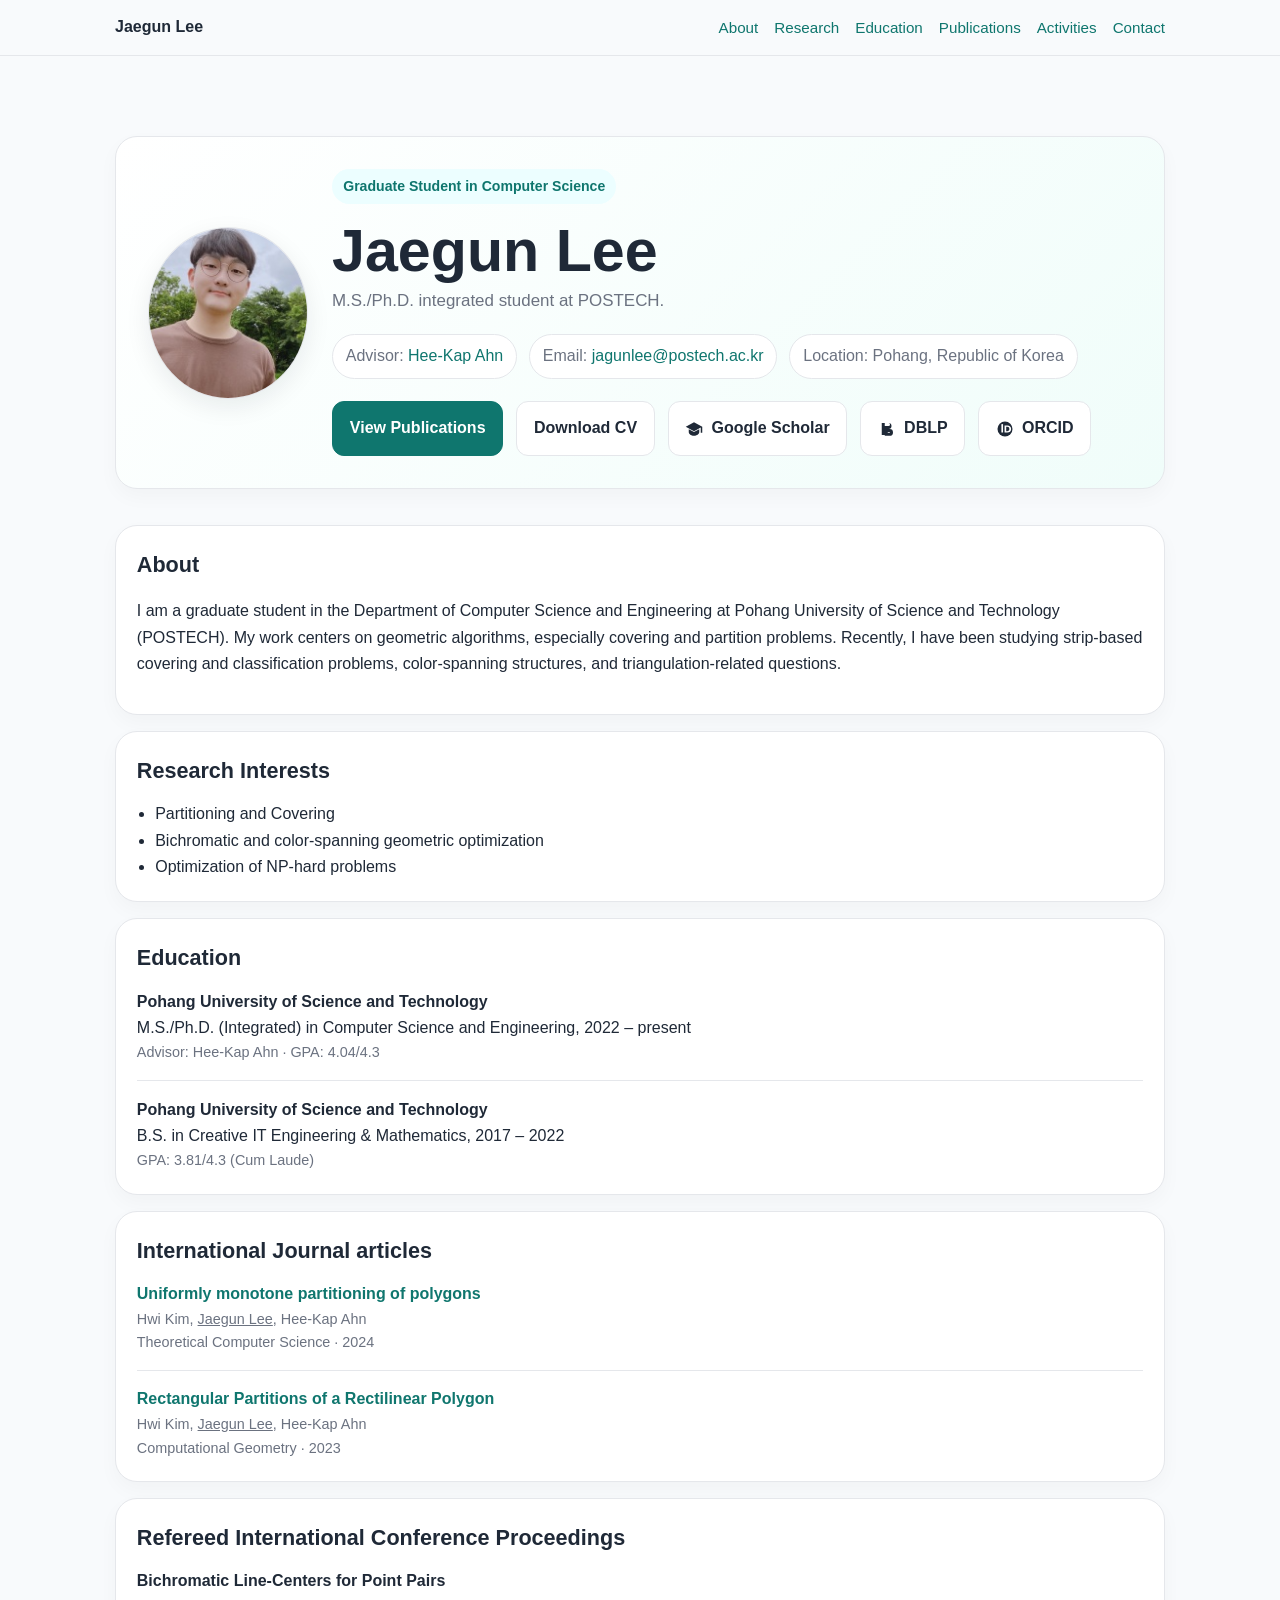
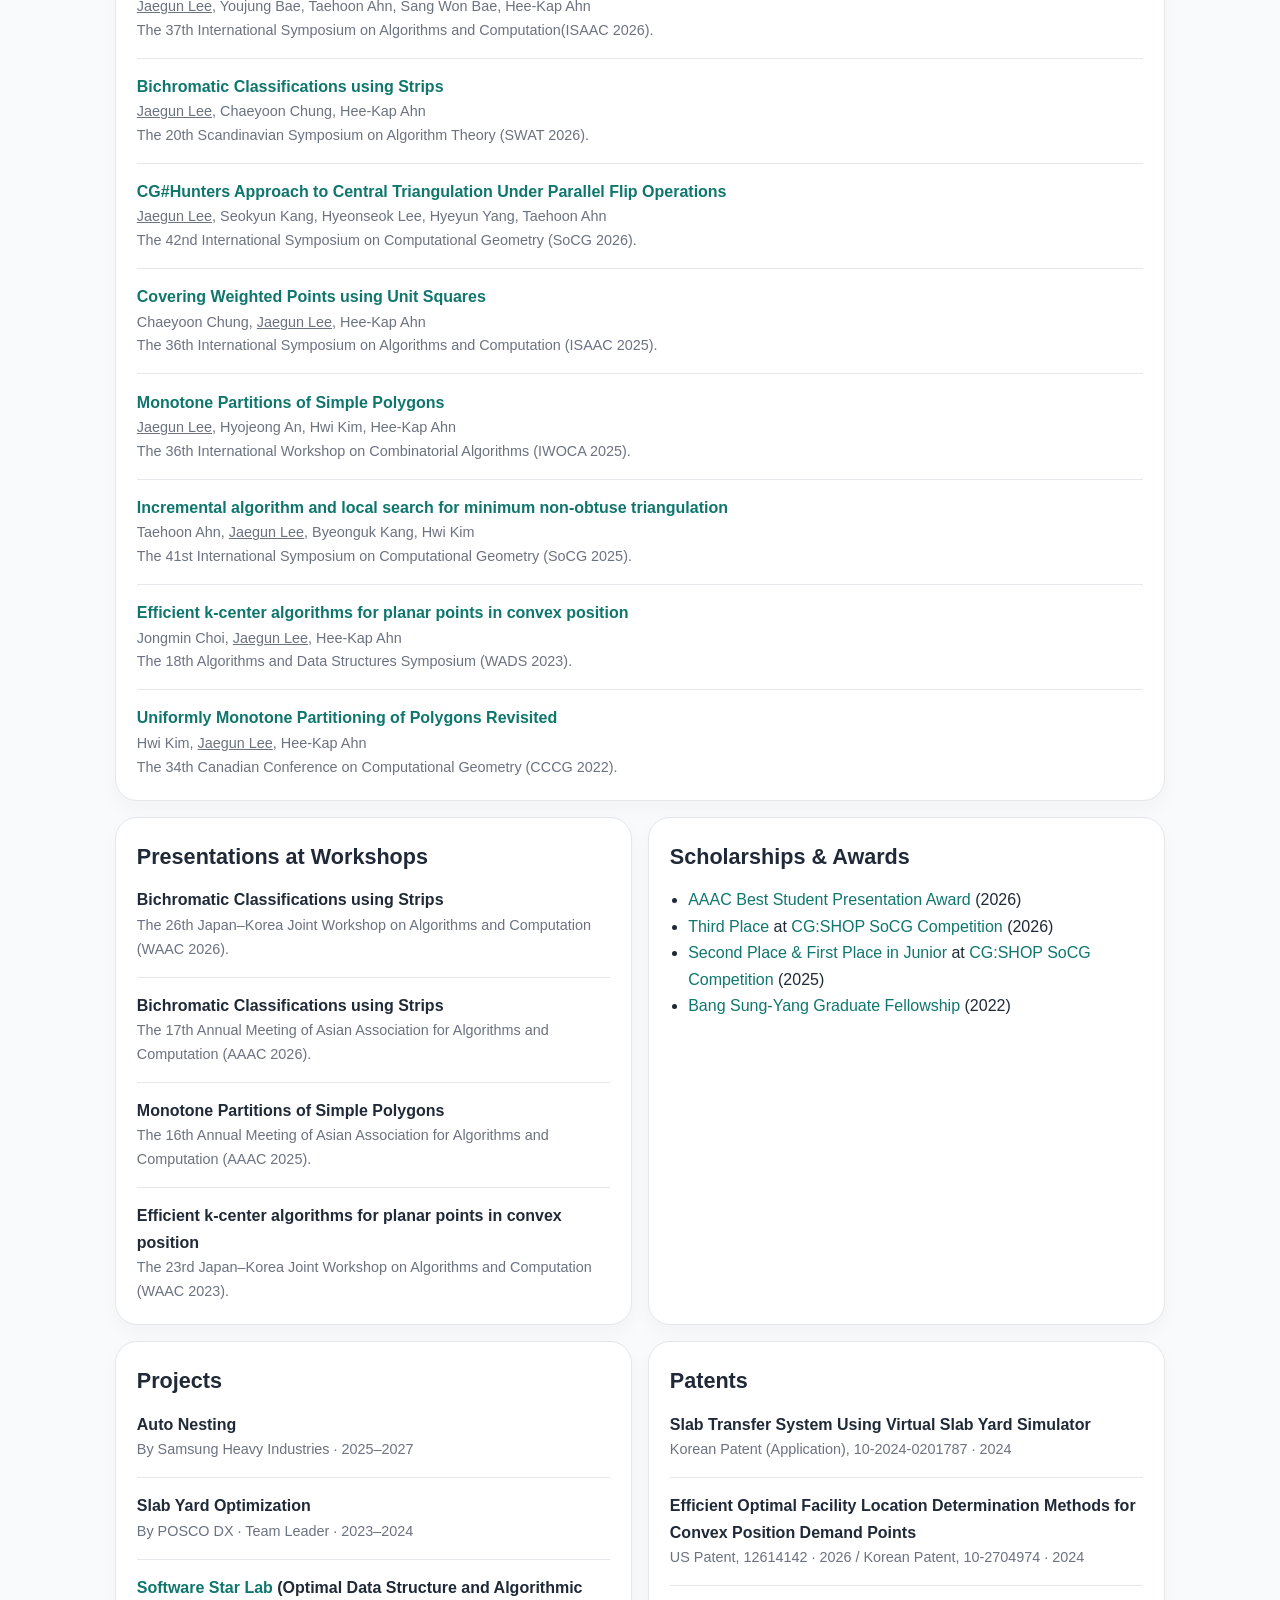
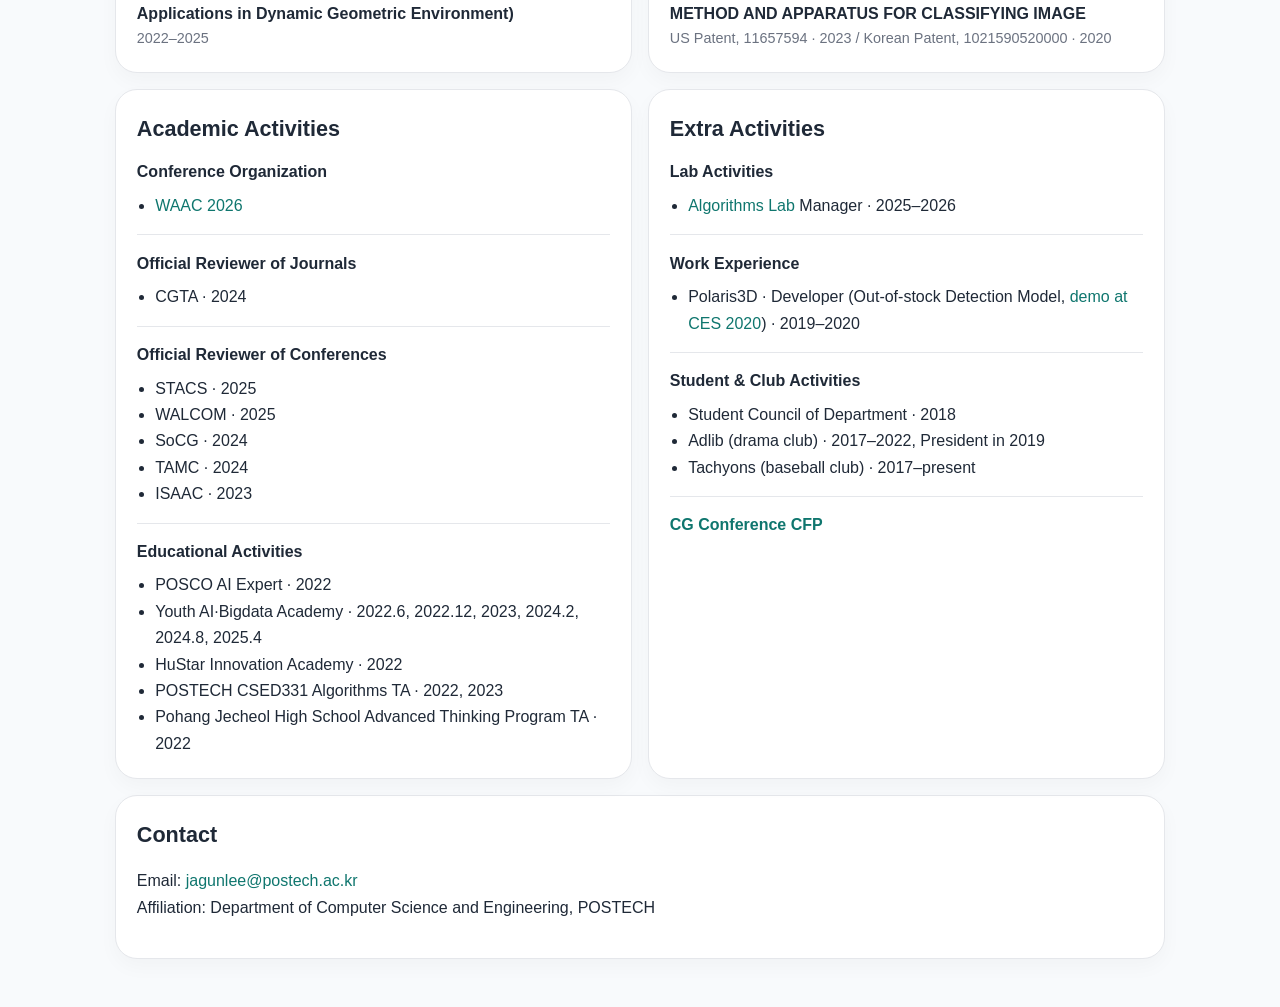
==== commit db979ac3: "update" ====
--- a/index.html
+++ b/index.html
@@ -113,6 +113,7 @@
   <section id="publications2"><div class="card"><h2>Refereed International Conference Proceedings</h2>
       <!-- <div> -->
         <!-- <h3>Refereed International Conference Proceedings</h3> -->
+        <div class="item"><div class="title">Bichromatic Line-Centers for Point Pairs</div><div class="small"><u>Jaegun Lee</u>, Youjung Bae, Taehoon Ahn, Sang Won Bae, Hee-Kap Ahn <div>The 37th International Symposium on Algorithms and Computation(ISAAC 2026).</div></div></div>
         <div class="item"><div class="title"><a href="https://doi.org/10.4230/LIPIcs.SWAT.2026.29">Bichromatic Classifications using Strips</a></div><div class="small"><u>Jaegun Lee</u>, Chaeyoon Chung, Hee-Kap Ahn <div>The 20th Scandinavian Symposium on Algorithm Theory (SWAT 2026).</div></div></div>
         <div class="item"><div class="title"><a href="https://doi.org/10.4230/LIPIcs.SoCG.2026.108">CG#Hunters Approach to Central Triangulation Under Parallel Flip Operations</a></div><div class="small"><u>Jaegun Lee</u>, Seokyun Kang, Hyeonseok Lee, Hyeyun Yang, Taehoon Ahn <div>The 42nd International Symposium on Computational Geometry (SoCG 2026).</div></div></div>
         <div class="item"><div class="title"><a href="https://drops.dagstuhl.de/entities/document/10.4230/LIPIcs.ISAAC.2025.21">Covering Weighted Points using Unit Squares</a></div><div class="small">Chaeyoon Chung, <u>Jaegun Lee</u>, Hee-Kap Ahn<div>The 36th International Symposium on Algorithms and Computation (ISAAC 2025).</div></div></div>
@@ -143,7 +144,7 @@
 
   <section><div class="grid2">
     <div class="card"><h2>Projects</h2>
-      <div class="item"><div class="title">Auto Nesting</div><div class="small">By Samsung Heavy Industries · 2025–2026</div></div>
+      <div class="item"><div class="title">Auto Nesting</div><div class="small">By Samsung Heavy Industries · 2025–2027</div></div>
       <div class="item"><div class="title">Slab Yard Optimization</div><div class="small">By POSCO DX · Team Leader · 2023–2024</div></div>
       <div class="item"><div class="title"><a href="https://dnn.postech.ac.kr/intro.html">Software Star Lab</a> (Optimal Data Structure and Algorithmic Applications in Dynamic Geometric Environment)</div><div class="small">2022–2025</div></div>
     </div>
@@ -170,7 +171,7 @@
         <li><a href="algo.postech.ac.kr">Algorithms Lab</a> Manager · 2025–2026</li></ul></div>
       <div class="item"><div class="title">Work Experience</div><ul><li>Polaris3D · Developer (Out-of-stock Detection Model, <a href="https://youtu.be/YsPO0NYY3rw?si=Nfl7X5iwThGmbPDP">demo at CES 2020</a>) · 2019–2020</li></ul></div>
       <div class="item"><div class="title">Student &amp; Club Activities</div><ul><li>Student Council of Department · 2018</li><li>Adlib (drama club) · 2017–2022, President in 2019</li><li>Tachyons (baseball club) · 2017–present</li></ul></div>
-      <div class="item"><div class="title"><a href="index2.html">CG Conference CFP</a></div></div>
+      <div class="item"><div class="title"><a href="cfp.html">CG Conference CFP</a></div></div>
     </div>
   </div></section>
 
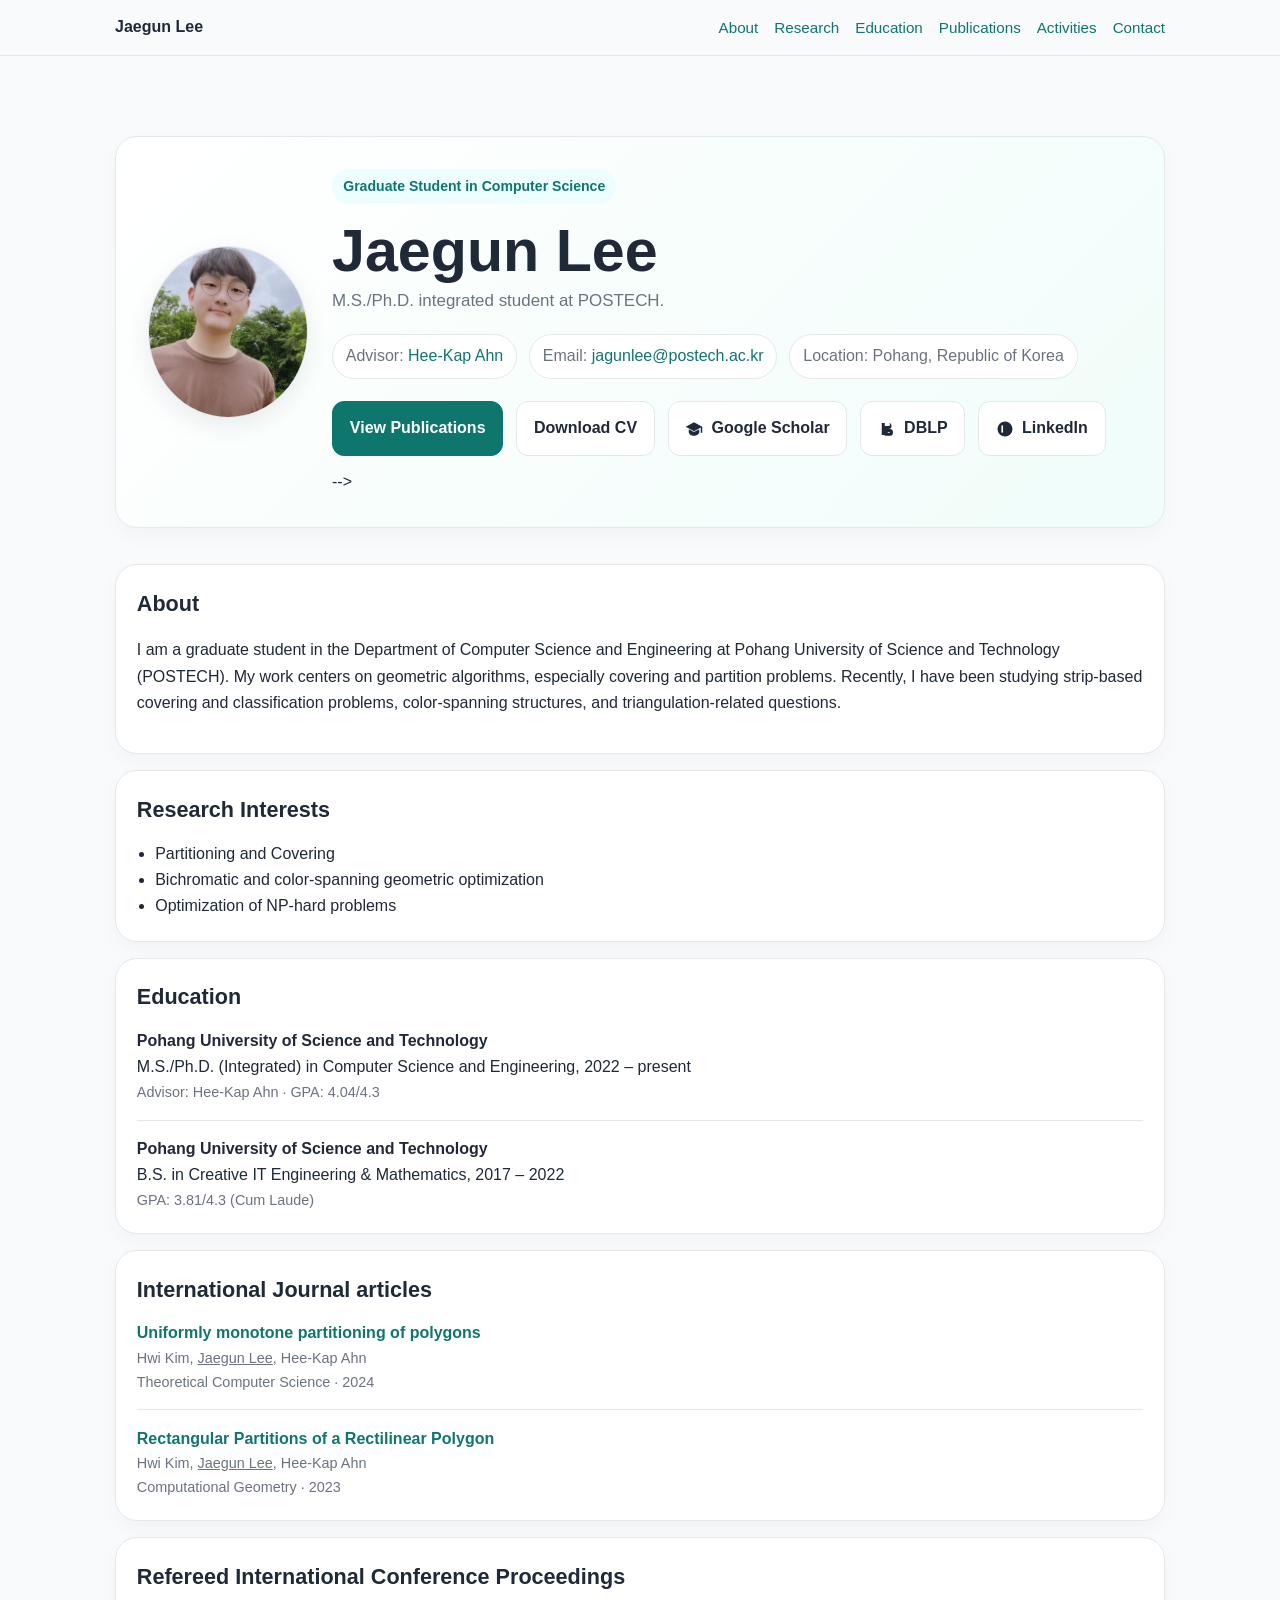
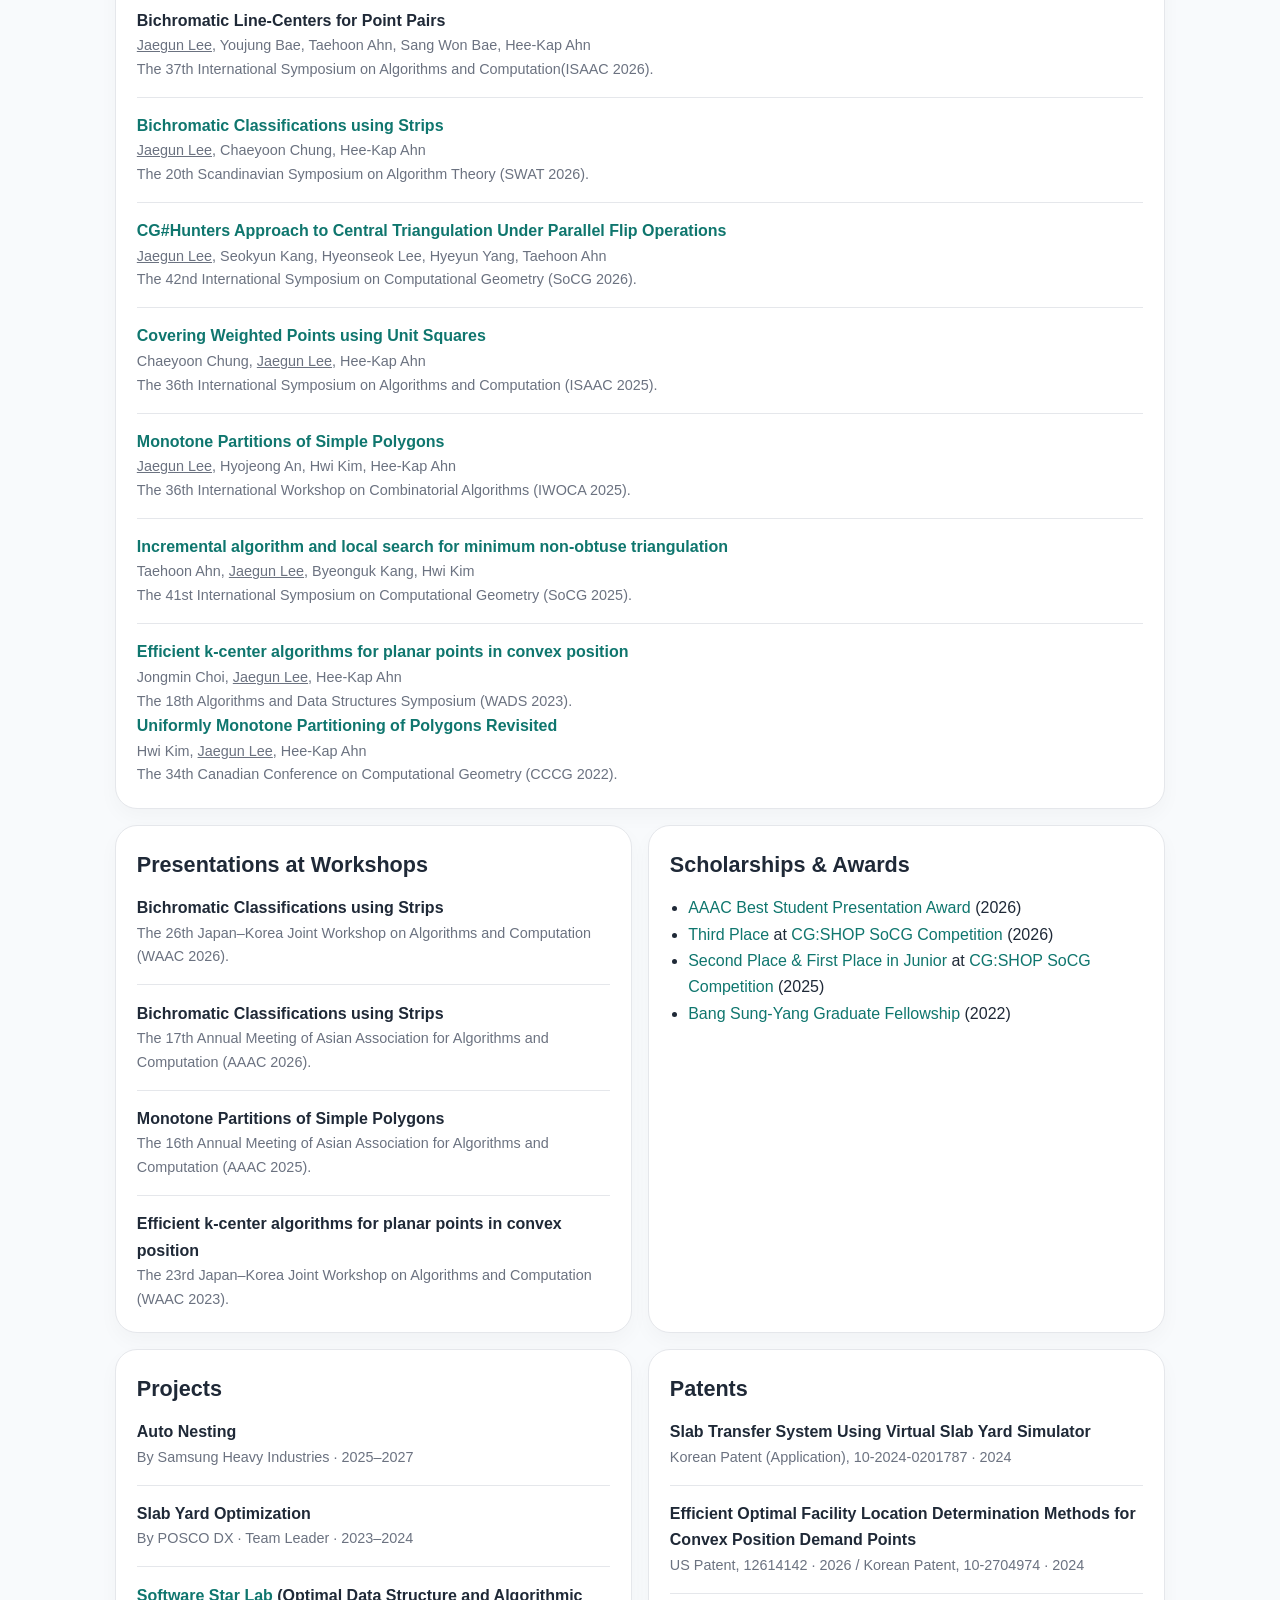
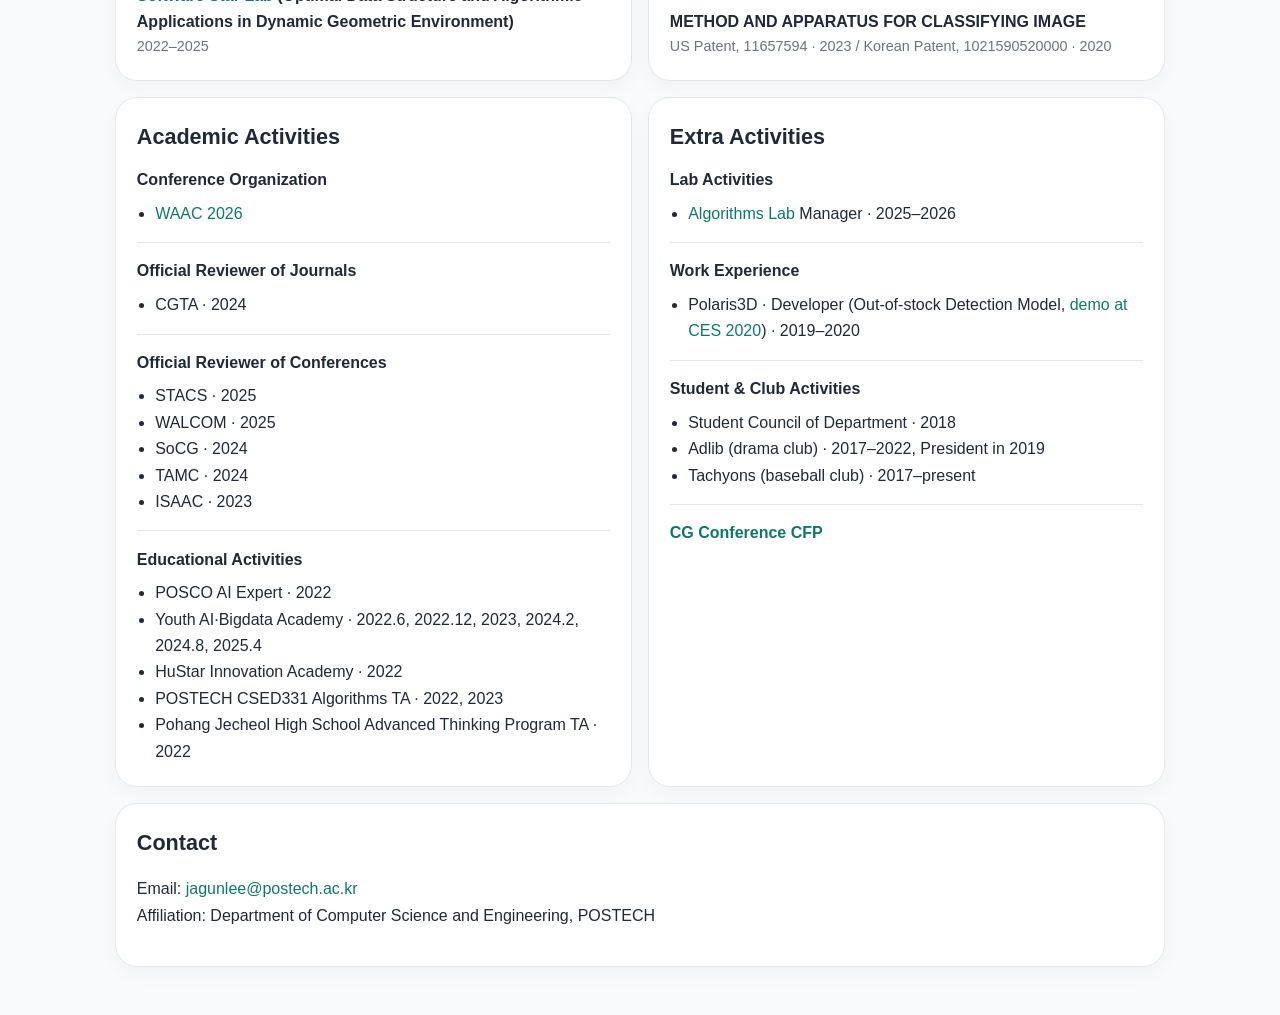
==== commit d1bf6b03: "update" ====
--- a/index.html
+++ b/index.html
@@ -50,34 +50,30 @@
           <h1>Jaegun Lee</h1>
           <p class="sub">M.S./Ph.D. integrated student at POSTECH.</p>
           <div class="pills">
-            <div class="pill">Advisor: <a href="https://heekap.github.io">Hee-Kap Ahn</a></div>
-            <div class="pill">Email: <a href="mailto:jagunlee@postech.ac.kr">jagunlee@postech.ac.kr</a></div>
+            <div class="pill">Advisor: <a href="https://heekap.github.io" target="_blank" rel="noopener noreferrer">Hee-Kap Ahn</a></div>
+            <div class="pill">Email: <a href="mailto:jagunlee@postech.ac.kr" target="_blank" rel="noopener noreferrer">jagunlee@postech.ac.kr</a></div>
             <div class="pill">Location: Pohang, Republic of Korea</div>
           </div>
           <div class="actions">
             <a class="btn primary" href="#publications">View Publications</a>
-            <a class="btn" href="cv.pdf" target="_blank" rel="noopener">Download CV</a>
-            <a class="btn icon-link" href="https://scholar.google.co.kr/citations?hl=en&user=FCnNJhUAAAAJ" target="_blank" rel="noopener" aria-label="Google Scholar link">
+            <a class="btn" href="cv.pdf" target="_blank" rel="noopener noreferrer">Download CV</a>
+            <a class="btn icon-link" href="https://scholar.google.co.kr/citations?hl=en&user=FCnNJhUAAAAJ" target="_blank" rel="noopener noreferrer" aria-label="Google Scholar link">
               <svg viewBox="0 0 24 24" aria-hidden="true"><path fill="currentColor" d="M12 3 1 9l11 6 9-4.91V17h2V9L12 3Zm-7 9.18V16c0 2.76 3.13 5 7 5s7-2.24 7-5v-3.82l-7 3.82-7-3.82Z"/></svg>
               <span>Google Scholar</span>
             </a>
-            <a class="btn icon-link" href="https://dblp.org/pid/305/4109.html" target="_blank" rel="noopener" aria-label="DBLP link">
+            <a class="btn icon-link" href="https://dblp.org/pid/305/4109.html" target="_blank" rel="noopener noreferrer" aria-label="DBLP link">
               <svg viewBox="0 0 24 24" aria-hidden="true"><path fill="currentColor" d="M5 4h9a4 4 0 0 1 0 8H9v8H5V4Zm4 4h5a2 2 0 0 0 0-4H9v4Zm4 4h2.5A4.5 4.5 0 0 1 20 16.5A4.5 4.5 0 0 1 15.5 21H9v-9h4Zm0 5h2.5a.5.5 0 0 0 .5-.5.5.5 0 0 0-.5-.5H13v1Z"/></svg>
               <span>DBLP</span>
             </a>
-            <a class="btn icon-link" href="https://orcid.org/0009-0007-8835-2957" target="_blank" rel="noopener" aria-label="ORCID link">
-              <svg viewBox="0 0 24 24" aria-hidden="true"><circle cx="12" cy="12" r="10" fill="currentColor"/><path fill="#fff" d="M7.2 7.2h2.2v9.6H7.2V7.2Zm1.1-2a1.3 1.3 0 1 1 0 2.6 1.3 1.3 0 0 1 0-2.6Zm3.1 2h3.7c3 0 5.1 1.9 5.1 4.8 0 3-2.1 4.8-5.1 4.8h-3.7V7.2Zm2.2 1.9v5.8h1.4c1.7 0 2.8-1.1 2.8-2.9s-1.1-2.9-2.8-2.9h-1.4Z"/></svg>
-              <span>ORCID</span>
+            <a class="btn icon-link" href="https://orcid.org/0009-0007-8835-2957" target="_blank" rel="noopener noreferrer" aria-label="ORCID link">
+              <svg viewBox="0 0 24 24" aria-hidden="true"><circle cx="12" cy="12" r="10" fill="currentColor"/><path fill="#fff" d="M7.2 7.2h2.2v9.6H7.2V7.2Zm1.1-2a1.3 1.3 0 1 1 0_2.6_1.3_1.3_0_0_1_0_-2.6Zm3.1_2h3.7c3_0_5.1_1.9_5.1_4.8_0_3_-2.1_4.8_-5.1_4.8h-3.7V7.2Zm2.2_1.9v5.8h1.4c1.7_0_2.8-1._x-__x-_x-_x-_x-_x-_x-_x-_x-_x-_x-_x-_x-_x-_x-_x-_x-_x-_x-_x-_x-_x-_x-_x-_x-_x-_x-_x-_x-_x-_x-_x-_x-_x-_x-_x-_x-_x-_x-_x-_x-_x-_x-_x-_x-_x-_x-_x-_x_-_
             </a>
-            <!-- <a class="btn icon-link" href="" target="_blank" rel="noopener" aria-label="LinkedIn link">
+            <!-- <a class="btn icon-link" href="" target="_blank" rel="noopener noreferrer" aria-label="LinkedIn link">
               <svg viewBox="0 0 24 24" aria-hidden="true"><path fill="currentColor" d="M4.98 3.5A2.48 2.48 0 1 0 5 8.46 2.48 2.48 0 0 0 4.98 3.5ZM3 9h4v12H3V9Zm7 0h3.83v1.64h.05c.53-1 1.84-2.06 3.79-2.06 4.05 0 4.8 2.66 4.8 6.12V21h-4v-5.54c0-1.32-.03-3.02-1.84-3.02-1.84 0-2.12 1.44-2.12 2.92V21h-4V9Z"/></svg>
               <span>LinkedIn</span>
             </a> -->
-            <!-- <a class="btn icon-link" href="https://github.com/jagunlee" target="_blank" rel="noopener" aria-label="GitHub link">
-              <svg viewBox="0 0 24 24" aria-hidden="true"><path fill="currentColor" d="M12 2a10 10 0 0 0-3.16 19.49c.5.09.68-.21.68-.48v-1.67c-2.78.61-3.37-1.18-3.37-1.18-.45-1.16-1.11-1.46-1.11-1.46-.9-.62.07-.61.07-.61 1 .07 1.52 1.03 1.52 1.03.88 1.51 2.31 1.07 2.87.82.09-.64.35-1.07.63-1.31-2.22-.25-4.55-1.11-4.55-4.92 0-1.09.39-1.99 1.03-2.7-.1-.25-.45-1.28.1-2.66 0 0 .84-.27 2.75 1.03A9.56 9.56 0 0 1 12 6.84c.85 0 1.71.11 2.51.32 1.91-1.3 2.75-1.03 2.75-1.03.55 1.38.2 2.41.1 2.66.64.71 1.03 1.61 1.03 2.7 0 3.82-2.33 4.66-4.56 4.91.36.31.68.92.68 1.86v2.75c0 .27.18.58.69.48A10 10 0 0 0 12 2Z"/></svg>
-              <span>GitHub</span>
-            </a> -->
-          </div>
+            <!-- <a class="btn icon-link" href="https://github.com/jagunlee" target="_blank" rel="noopener noreferrer" aria-label="GitHub link">
+              <svg viewBox="0 0 24 24" aria-hidden="true"><path fill="currentColor" d="M12 2a10 10 0 0 0-3.16 19.49c.5.09.68-.21.68-.48v-1.67c-2.78.61-3.37-1.18-3.37-1。
           <!-- <p class="small" style="margin-top:.8rem">각 링크의 <code>href=""</code> 부분에 직접 URL만 넣으면 됩니다. 사진은 현재 업로드한 이미지 기준으로 원형에 맞게 미리 정사각 크롭해 둔 <code>profile_square.jpg</code>를 사용하도록 설정했습니다.</p> -->
         </div>
       </div>
@@ -106,21 +102,21 @@
     <!-- <div class="grid2"> -->
       <!-- <div> -->
         <!-- <h3>International Journal articles</h3> -->
-        <div class="item"><div class="title"><a href="https://doi.org/10.1016/j.tcs.2024.114724">Uniformly monotone partitioning of polygons</a></div><div class="small">Hwi Kim, <u>Jaegun Lee</u>, Hee-Kap Ahn<div>Theoretical Computer Science · 2024</div></div></div>
-        <div class="item"><div class="title"><a href="https://doi.org/10.1016/j.comgeo.2022.101965">Rectangular Partitions of a Rectilinear Polygon</a></div><div class="small">Hwi Kim, <u>Jaegun Lee</u>, Hee-Kap Ahn<div>Computational Geometry · 2023</div></div></div>
+        <div class="item"><div class="title"><a href="https://doi.org/10.1016/j.tcs.2024.114724" target="_blank" rel="noopener noreferrer">Uniformly monotone partitioning of polygons</a></div><div class="small">Hwi Kim, <u>Jaegun Lee</u>, Hee-Kap Ahn<div>Theoretical Computer Science · 2024</div></div></div>
+        <div class="item"><div class="title"><a href="https://doi.org/10.1016/j.comgeo.2022.101965" target="_blank" rel="noopener noreferrer">Rectangular Partitions of a Rectilinear Polygon</a></div><div class="small">Hwi Kim, <u>Jaegun Lee</u>, Hee-Kap Ahn<div>Computational Geometry · 2023</div></div></div>
       <!-- </div> -->
   </div></section>
   <section id="publications2"><div class="card"><h2>Refereed International Conference Proceedings</h2>
       <!-- <div> -->
         <!-- <h3>Refereed International Conference Proceedings</h3> -->
         <div class="item"><div class="title">Bichromatic Line-Centers for Point Pairs</div><div class="small"><u>Jaegun Lee</u>, Youjung Bae, Taehoon Ahn, Sang Won Bae, Hee-Kap Ahn <div>The 37th International Symposium on Algorithms and Computation(ISAAC 2026).</div></div></div>
-        <div class="item"><div class="title"><a href="https://doi.org/10.4230/LIPIcs.SWAT.2026.29">Bichromatic Classifications using Strips</a></div><div class="small"><u>Jaegun Lee</u>, Chaeyoon Chung, Hee-Kap Ahn <div>The 20th Scandinavian Symposium on Algorithm Theory (SWAT 2026).</div></div></div>
-        <div class="item"><div class="title"><a href="https://doi.org/10.4230/LIPIcs.SoCG.2026.108">CG#Hunters Approach to Central Triangulation Under Parallel Flip Operations</a></div><div class="small"><u>Jaegun Lee</u>, Seokyun Kang, Hyeonseok Lee, Hyeyun Yang, Taehoon Ahn <div>The 42nd International Symposium on Computational Geometry (SoCG 2026).</div></div></div>
-        <div class="item"><div class="title"><a href="https://drops.dagstuhl.de/entities/document/10.4230/LIPIcs.ISAAC.2025.21">Covering Weighted Points using Unit Squares</a></div><div class="small">Chaeyoon Chung, <u>Jaegun Lee</u>, Hee-Kap Ahn<div>The 36th International Symposium on Algorithms and Computation (ISAAC 2025).</div></div></div>
-        <div class="item"><div class="title"><a href="https://link.springer.com/chapter/10.1007/978-3-031-98740-3_6">Monotone Partitions of Simple Polygons</a></div><div class="small"><u>Jaegun Lee</u>, Hyojeong An, Hwi Kim, Hee-Kap Ahn<div>The 36th International Workshop on Combinatorial Algorithms (IWOCA 2025).</div></div></div>
-        <div class="item"><div class="title"><a href="https://doi.org/10.4230/LIPIcs.SoCG.2025.80">Incremental algorithm and local search for minimum non-obtuse triangulation</a></div><div class="small">Taehoon Ahn, <u>Jaegun Lee</u>, Byeonguk Kang, Hwi Kim<div>The 41st International Symposium on Computational Geometry (SoCG 2025).</div></div></div>
-        <div class="item"><div class="title"><a href="https://link.springer.com/chapter/10.1007/978-3-031-38906-1_18">Efficient k-center algorithms for planar points in convex position</a></div><div class="small">Jongmin Choi, <u>Jaegun Lee</u>, Hee-Kap Ahn<div>The 18th Algorithms and Data Structures Symposium (WADS 2023).</div></div></div>
-        <div class="item"><div class="title"><a href="https://www.torontomu.ca/content/dam/canadian-conference-computational-geometry-2022/papers/CCCG2022_paper_23.pdf">Uniformly Monotone Partitioning of Polygons Revisited</a></div><div class="small">Hwi Kim, <u>Jaegun Lee</u>, Hee-Kap Ahn<div>The 34th Canadian Conference on Computational Geometry (CCCG 2022).</div></div></div>
+        <div class="item"><div class="title"><a href="https://doi.org/10.4230/LIPIcs.SWAT.2026.29" target="_blank" rel="noopener noreferrer">Bichromatic Classifications using Strips</a></div><div class="small"><u>Jaegun Lee</u>, Chaeyoon Chung, Hee-Kap Ahn <div>The 20th Scandinavian Symposium on Algorithm Theory (SWAT 2026).</div></div></div>
+        <div class="item"><div class="title"><a href="https://doi.org/10.4230/LIPIcs.SoCG.2026.108" target="_blank" rel="noopener noreferrer">CG#Hunters Approach to Central Triangulation Under Parallel Flip Operations</a></div><div class="small"><u>Jaegun Lee</u>, Seokyun Kang, Hyeonseok Lee, Hyeyun Yang, Taehoon Ahn <div>The 42nd International Symposium on Computational Geometry (SoCG 2026).</div></div></div>
+        <div class="item"><div class="title"><a href="https://drops.dagstuhl.de/entities/document/10.4230/LIPIcs.ISAAC.2025.21" target="_blank" rel="noopener noreferrer">Covering Weighted Points using Unit Squares</a></div><div class="small">Chaeyoon Chung, <u>Jaegun Lee</u>, Hee-Kap Ahn<div>The 36th International Symposium on Algorithms and Computation (ISAAC 2025).</div></div></div>
+        <div class="item"><div class="title"><a href="https://link.springer.com/chapter/10.1007/978-3-031-98740-3_6" target="_blank" rel="noopener noreferrer">Monotone Partitions of Simple Polygons</a></div><div class="small"><u>Jaegun Lee</u>, Hyojeong An, Hwi Kim, Hee-Kap Ahn<div>The 36th International Workshop on Combinatorial Algorithms (IWOCA 2025).</div></div></div>
+        <div class="item"><div class="title"><a href="https://doi.org/10.4230/LIPIcs.SoCG.2025.80" target="_blank" rel="noopener noreferrer">Incremental algorithm and local search for minimum non-obtuse triangulation</a></div><div class="small">Taehoon Ahn, <u>Jaegun Lee</u>, Byeonguk Kang, Hwi Kim<div>The 41st International Symposium on Computational Geometry (SoCG 2025).</div></div></div>
+        <div class="item"><div class="title"><a href="https://link.springer.com/chapter/10.1007/978-3-031-38906-1_18" target="_blank" rel="noopener noreferrer">Efficient k-center algorithms for planar points in convex position</a></div><div class="small">Jongmin Choi, <u>Jaegun Lee</u>, Hee-Kap Ahn<div>The 18th Algorithms and Data Structures Symposium (WADS 2023).</div></div></ div>
+        <div class="item"><div class="title"><a href="https://www.torontomu.ca/content/dam/canadian-conference-computational-geometry-2022/papers/CCCG2022_paper_23.pdf" target="_blank" rel="noopener noreferrer">Uniformly Monotone Partitioning of Polygons Revisited</a></div><div class="small">Hwi Kim, <u>Jaegun Lee</u>, Hee-Kap Ahn<div>The 34th Canadian Conference on Computational Geometry (CCCG 2022).</div></div></div>
       <!-- </div> -->
     <!-- </div> -->
   </div></section>
@@ -134,10 +130,10 @@
     </div>
     <div class="card"><h2>Scholarships &amp; Awards</h2>
       <ul>
-        <li><a href="AAAC_2026_BEST_STUDENT_PRESENTATION_AWARD.pdf">AAAC Best Student Presentation Award</a> (2026)</li>
-        <li><a href="https://cgshop.ibr.cs.tu-bs.de/competition/cg-shop-2026/#ranking">Third Place</a> at <a href=""https://cgshop.ibr.cs.tu-bs.de/competition/cg-shop-2026/#problem-description">CG:SHOP SoCG Competition</a> (2026)</li>
-        <li><a href="https://cgshop.ibr.cs.tu-bs.de/competition/cg-shop-2025/#ranking">Second Place &amp; First Place in Junior</a> at <a href="https://cgshop.ibr.cs.tu-bs.de/competition/cg-shop-2025/#problem-description">CG:SHOP SoCG Competition</a> (2025)</li>
-        <li><a href="https://cse.postech.ac.kr/csepostech/admissions/scholarship.do#none">Bang Sung-Yang Graduate Fellowship</a> (2022)</li>
+        <li><a href="AAAC_2026_BEST_STUDENT_PRESENTATION_AWARD.pdf" target="_blank" rel="noopener noreferrer">AAAC Best Student Presentation Award</a> (2026)</li>
+        <li><a href="https://cgshop.ibr.cs.tu-bs.de/competition/cg-shop-2026/#ranking" target="_blank" rel="noopener noreferrer">Third Place</a> at <a href="https://cgshop.ibr.cs.tu-bs.de/competition/cg-shop-2026/#problem-description" target="_blank" rel="noopener noreferrer">CG:SHOP SoCG Competition</a> (2026)</li>
+        <li><a href="https://cgshop.ibr.cs.tu-bs.de/competition/cg-shop-2025/#ranking" target="_blank" rel="noopener noreferrer">Second Place &amp; First Place in Junior</a> at <a href="https://cgshop.ibr.cs.tu-bs.de/competition/cg-shop-2025/#problem-description" target="_blank" rel="noopener noreferrer">CG:SHOP SoCG Competition</a> (2025)</li>
+        <li><a href="https://cse.postech.ac.kr/csepostech/admissions/scholarship.do#none" target="_blank" rel="noopener noreferrer">Bang Sung-Yang Graduate Fellowship</a> (2022)</li>
       </ul>
     </div>
   </div></section>
@@ -146,7 +142,7 @@
     <div class="card"><h2>Projects</h2>
       <div class="item"><div class="title">Auto Nesting</div><div class="small">By Samsung Heavy Industries · 2025–2027</div></div>
       <div class="item"><div class="title">Slab Yard Optimization</div><div class="small">By POSCO DX · Team Leader · 2023–2024</div></div>
-      <div class="item"><div class="title"><a href="https://dnn.postech.ac.kr/intro.html">Software Star Lab</a> (Optimal Data Structure and Algorithmic Applications in Dynamic Geometric Environment)</div><div class="small">2022–2025</div></div>
+      <div class="item"><div class="title"><a href="https://dnn.postech.ac.kr/intro.html" target="_blank" rel="noopener noreferrer">Software Star Lab</a> (Optimal Data Structure and Algorithmic Applications in Dynamic Geometric Environment)</div><div class="small">2022–2025</div></div>
     </div>
     <div class="card"><h2>Patents</h2>
       <div class="item"><div class="title">Slab Transfer System Using Virtual Slab Yard Simulator</div><div class="small">Korean Patent (Application), 10-2024-0201787 · 2024</div></div>
@@ -158,7 +154,7 @@
 
   <section id="activities"><div class="grid2">
     <div class="card"><h2>Academic Activities</h2>
-      <div class="item"><div class="title">Conference Organization</div><ul><li><a href="https://algo.postech.ac.kr/workshops/waac26/">WAAC 2026</a></li>
+      <div class="item"><div class="title">Conference Organization</div><ul><li><a href="https://algo.postech.ac.kr/workshops/waac26/" target="_blank" rel="noopener noreferrer">WAAC 2026</a></li>
         <!-- <li>KWCG 2026 · 2025</li> -->
       </ul></div>
       <div class="item"><div class="title">Official Reviewer of Journals</div><ul><li>CGTA · 2024</li></ul></div>
@@ -168,15 +164,15 @@
     <div class="card"><h2>Extra Activities</h2>
       <div class="item"><div class="title">Lab Activities</div><ul>
         <!-- <li>KWCG 2025 Local Organizer · 2025</li> -->
-        <li><a href="algo.postech.ac.kr">Algorithms Lab</a> Manager · 2025–2026</li></ul></div>
-      <div class="item"><div class="title">Work Experience</div><ul><li>Polaris3D · Developer (Out-of-stock Detection Model, <a href="https://youtu.be/YsPO0NYY3rw?si=Nfl7X5iwThGmbPDP">demo at CES 2020</a>) · 2019–2020</li></ul></div>
+        <li><a href="algo.postech.ac.kr" target="_blank" rel="noopener noreferrer">Algorithms Lab</a> Manager · 2025–2026</li></ul></div>
+      <div class="item"><div class="title">Work Experience</div><ul><li>Polaris3D · Developer (Out-of-stock Detection Model, <a href="https://youtu.be/YsPO0NYY3rw?si=Nfl7X5iwThGmbPDP" target="_blank" rel="noopener noreferrer">demo at CES 2020</a>) · 2019–2020</li></ul></div>
       <div class="item"><div class="title">Student &amp; Club Activities</div><ul><li>Student Council of Department · 2018</li><li>Adlib (drama club) · 2017–2022, President in 2019</li><li>Tachyons (baseball club) · 2017–present</li></ul></div>
-      <div class="item"><div class="title"><a href="cfp.html">CG Conference CFP</a></div></div>
+      <div class="item"><div class="title"><a href="cfp.html" target="_blank" rel="noopener noreferrer">CG Conference CFP</a></div></div>
     </div>
   </div></section>
 
   <section id="contact"><div class="card"><h2>Contact</h2>
-    <p>Email: <a href="mailto:jagunlee@postech.ac.kr">jagunlee@postech.ac.kr</a><br>Affiliation: Department of Computer Science and Engineering, POSTECH</p>
+    <p>Email: <a href="mailto:jagunlee@postech.ac.kr" target="_blank" rel="noopener noreferrer">jagunlee@postech.ac.kr</a><br>Affiliation: Department of Computer Science and Engineering, POSTECH</p>
   </div></section>
 </main>
 </body>
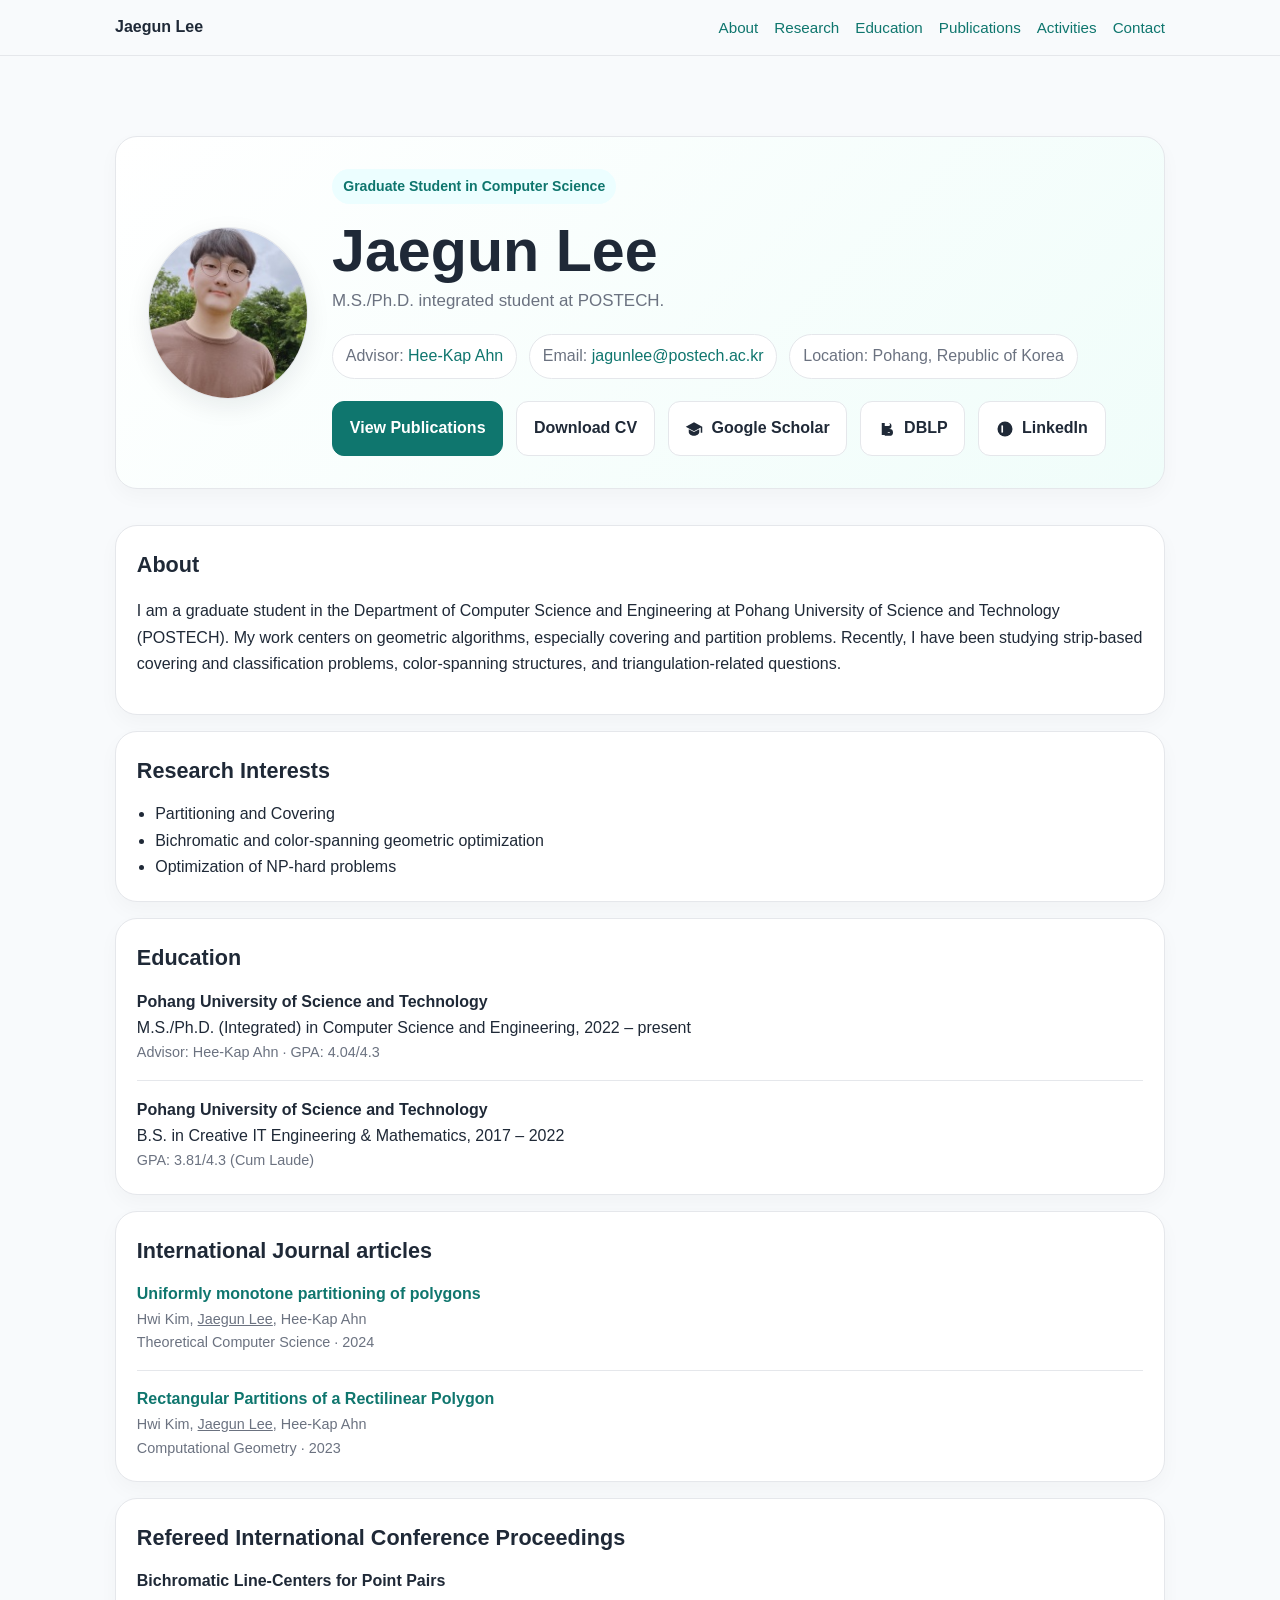
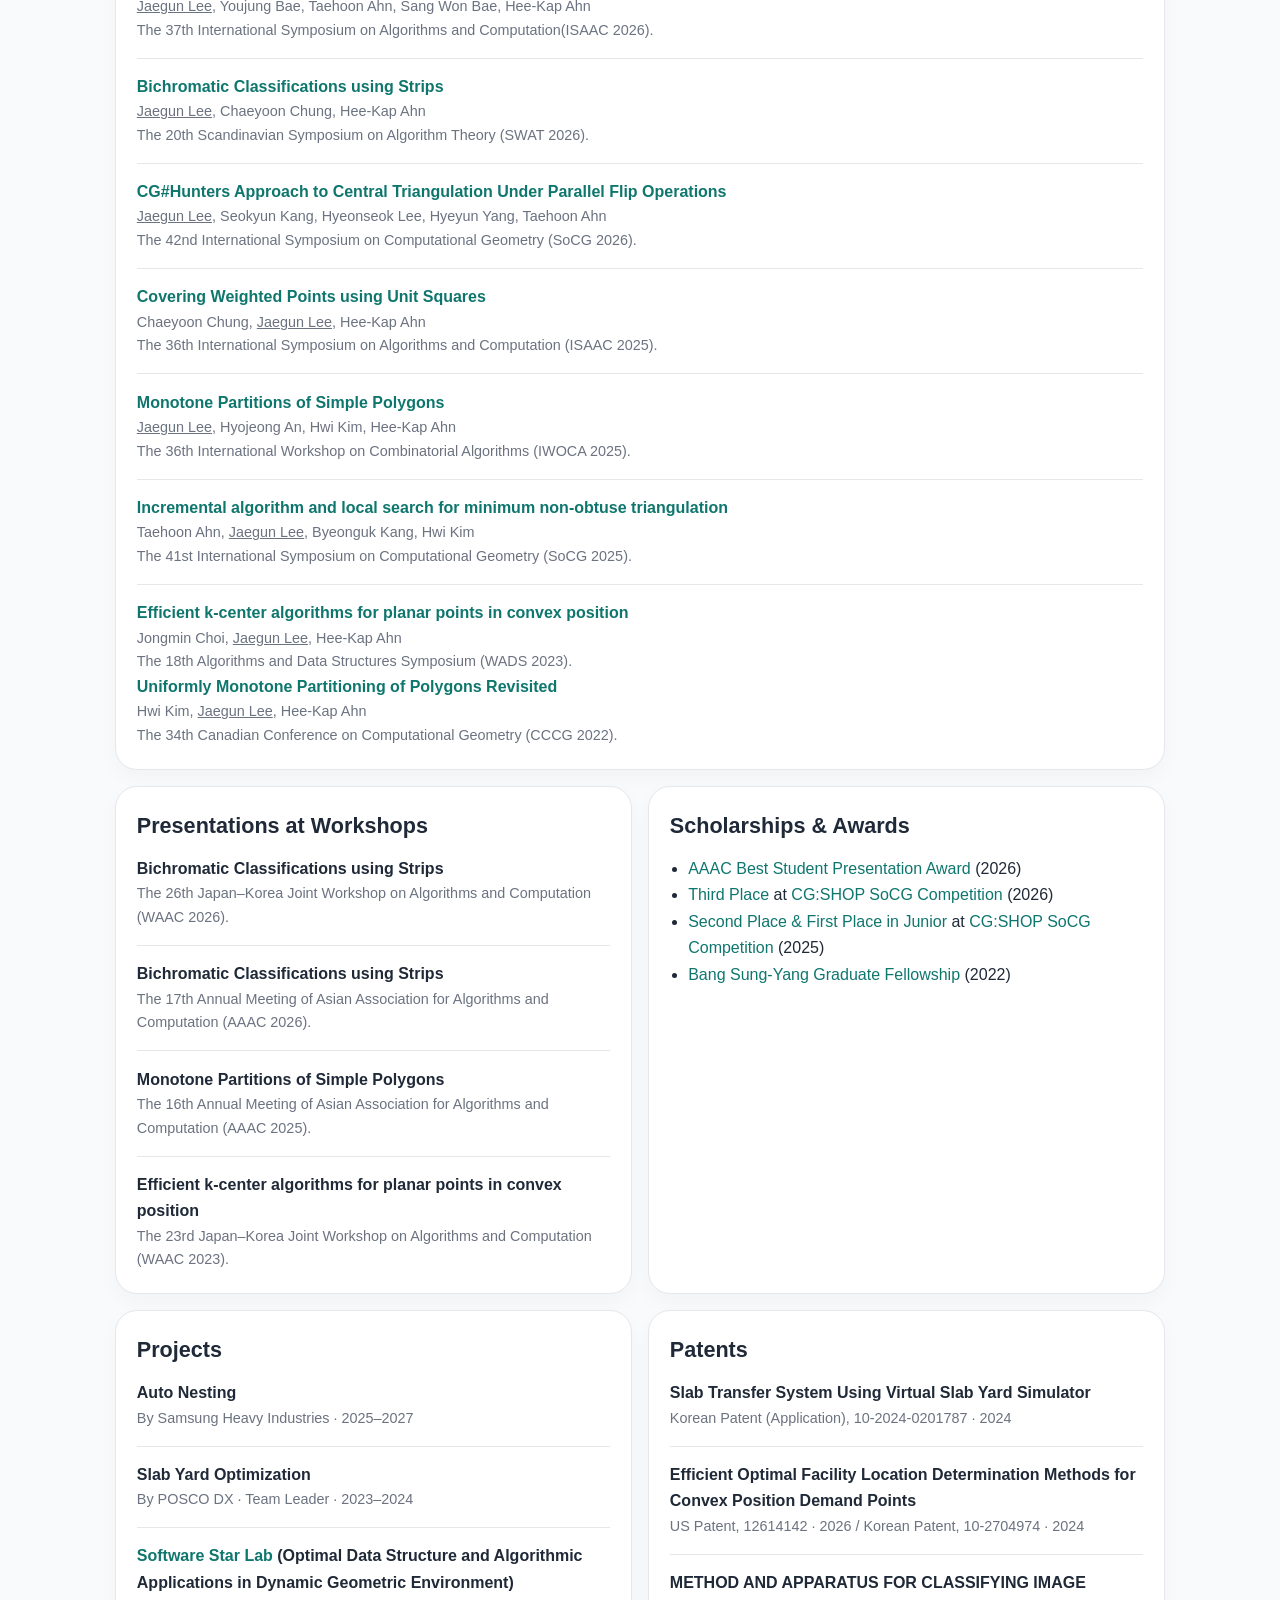
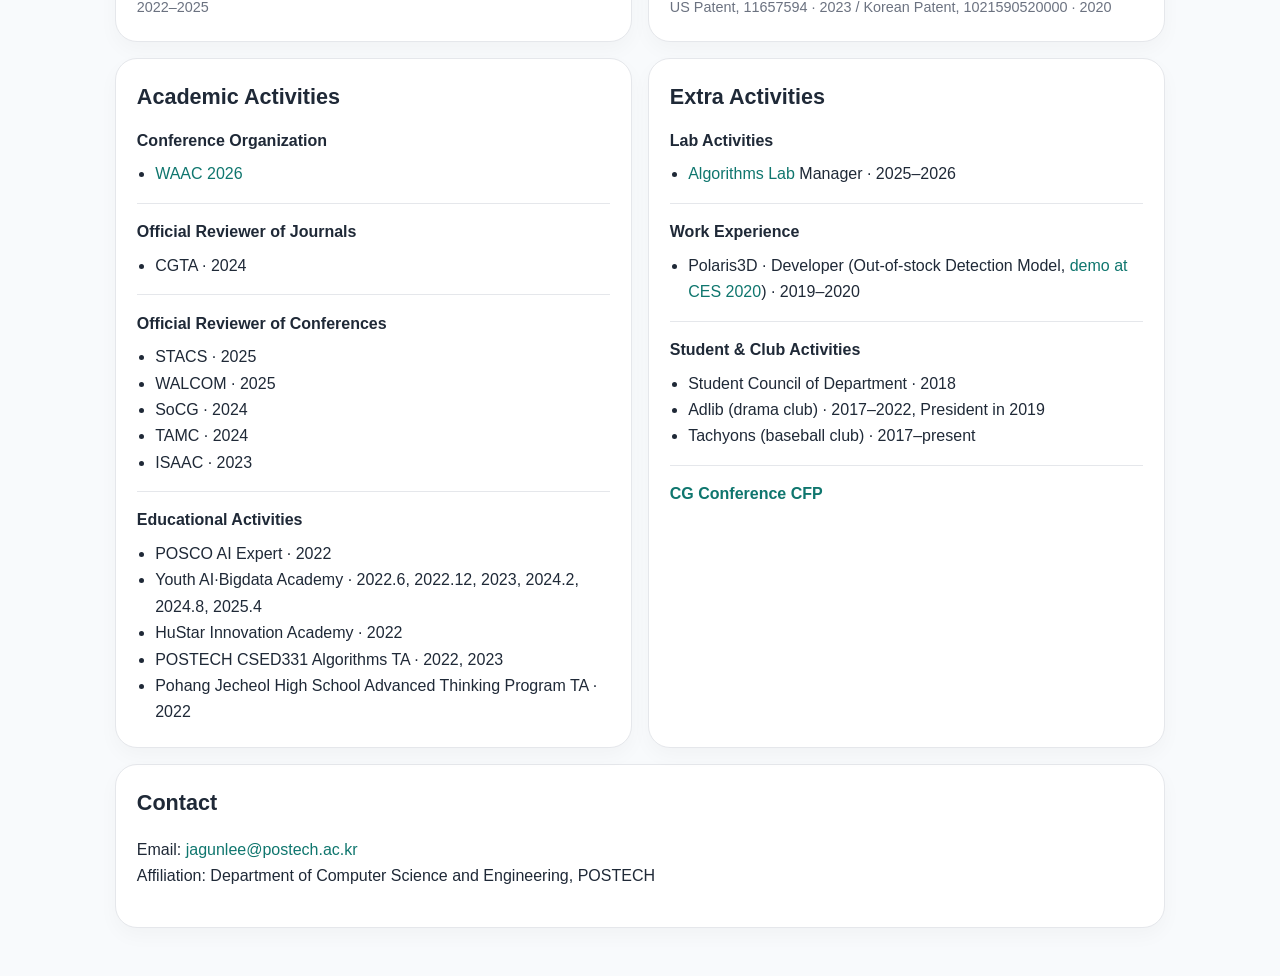
==== commit a8b1c5ee: "update" ====
--- a/index.html
+++ b/index.html
@@ -71,7 +71,7 @@
             <!-- <a class="btn icon-link" href="" target="_blank" rel="noopener noreferrer" aria-label="LinkedIn link">
               <svg viewBox="0 0 24 24" aria-hidden="true"><path fill="currentColor" d="M4.98 3.5A2.48 2.48 0 1 0 5 8.46 2.48 2.48 0 0 0 4.98 3.5ZM3 9h4v12H3V9Zm7 0h3.83v1.64h.05c.53-1 1.84-2.06 3.79-2.06 4.05 0 4.8 2.66 4.8 6.12V21h-4v-5.54c0-1.32-.03-3.02-1.84-3.02-1.84 0-2.12 1.44-2.12 2.92V21h-4V9Z"/></svg>
               <span>LinkedIn</span>
-            </a> -->
+            </a> 
             <!-- <a class="btn icon-link" href="https://github.com/jagunlee" target="_blank" rel="noopener noreferrer" aria-label="GitHub link">
               <svg viewBox="0 0 24 24" aria-hidden="true"><path fill="currentColor" d="M12 2a10 10 0 0 0-3.16 19.49c.5.09.68-.21.68-.48v-1.67c-2.78.61-3.37-1.18-3.37-1。
           <!-- <p class="small" style="margin-top:.8rem">각 링크의 <code>href=""</code> 부분에 직접 URL만 넣으면 됩니다. 사진은 현재 업로드한 이미지 기준으로 원형에 맞게 미리 정사각 크롭해 둔 <code>profile_square.jpg</code>를 사용하도록 설정했습니다.</p> -->
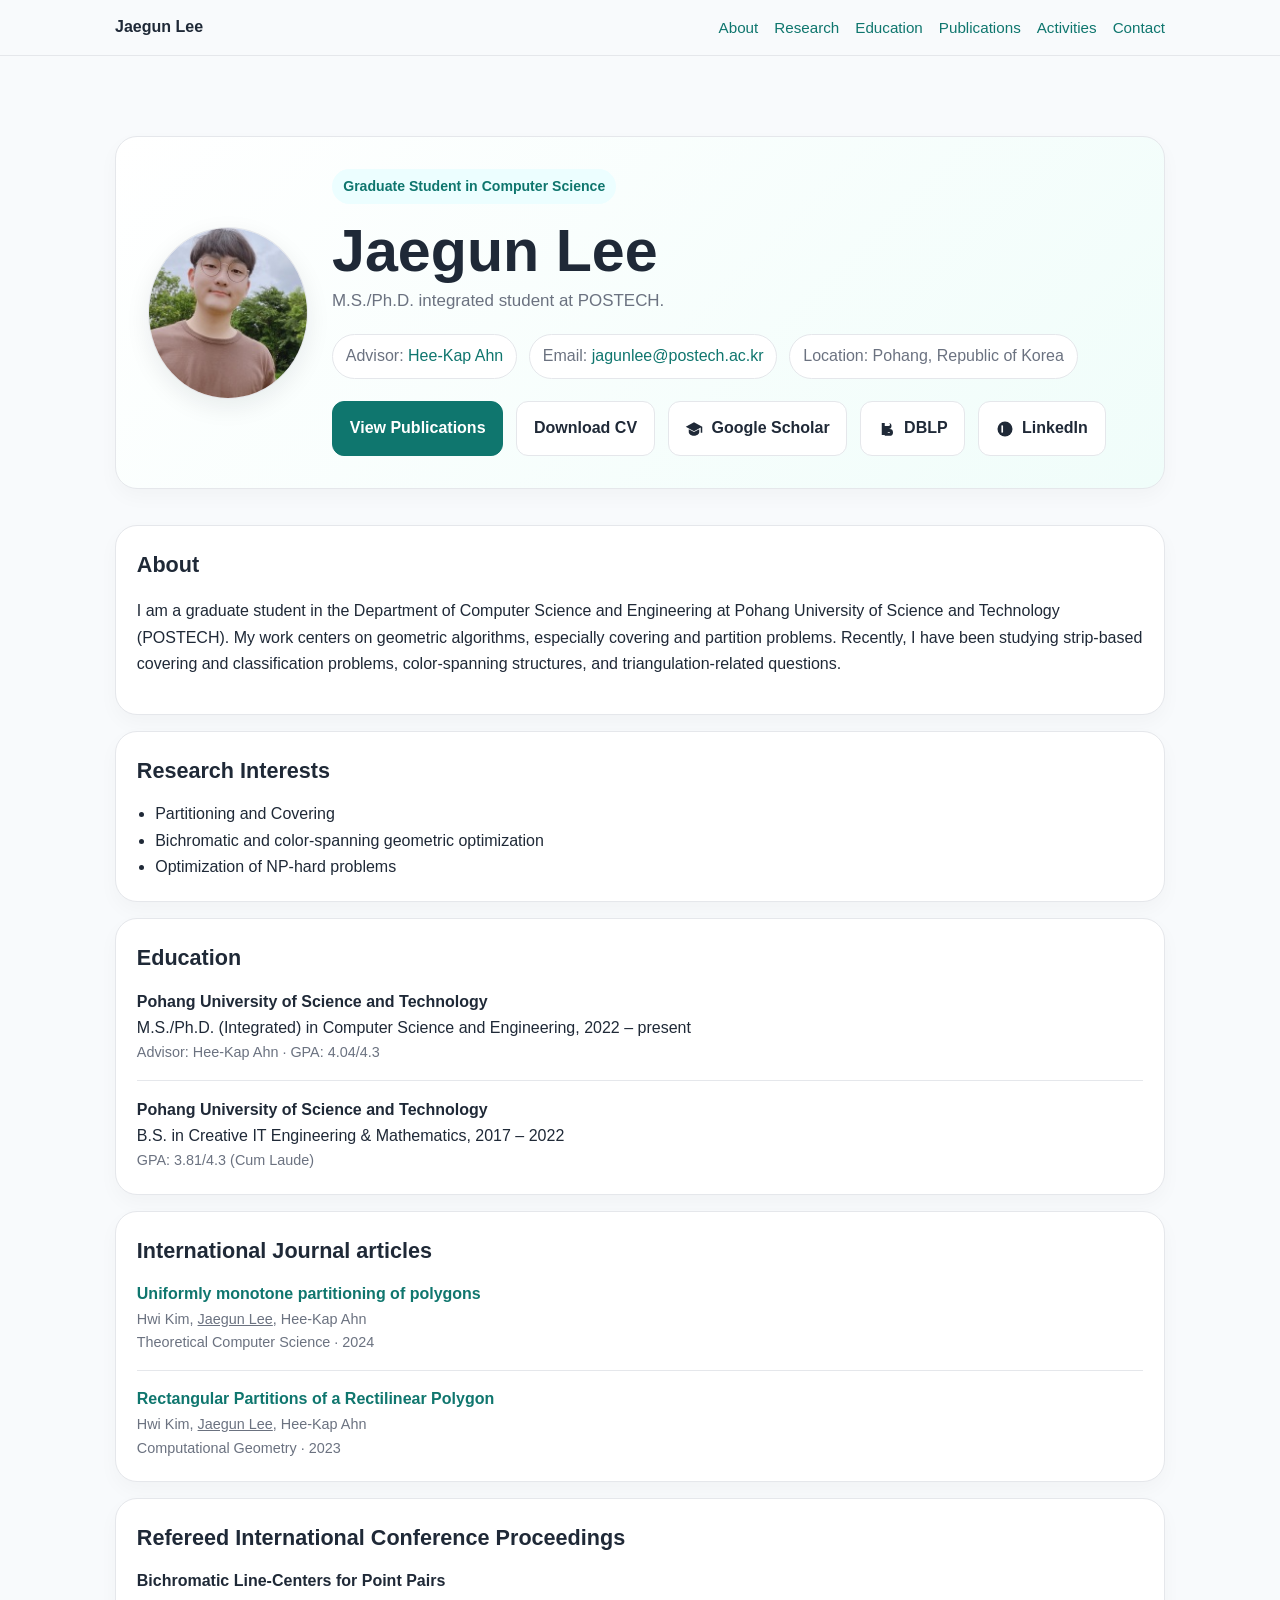
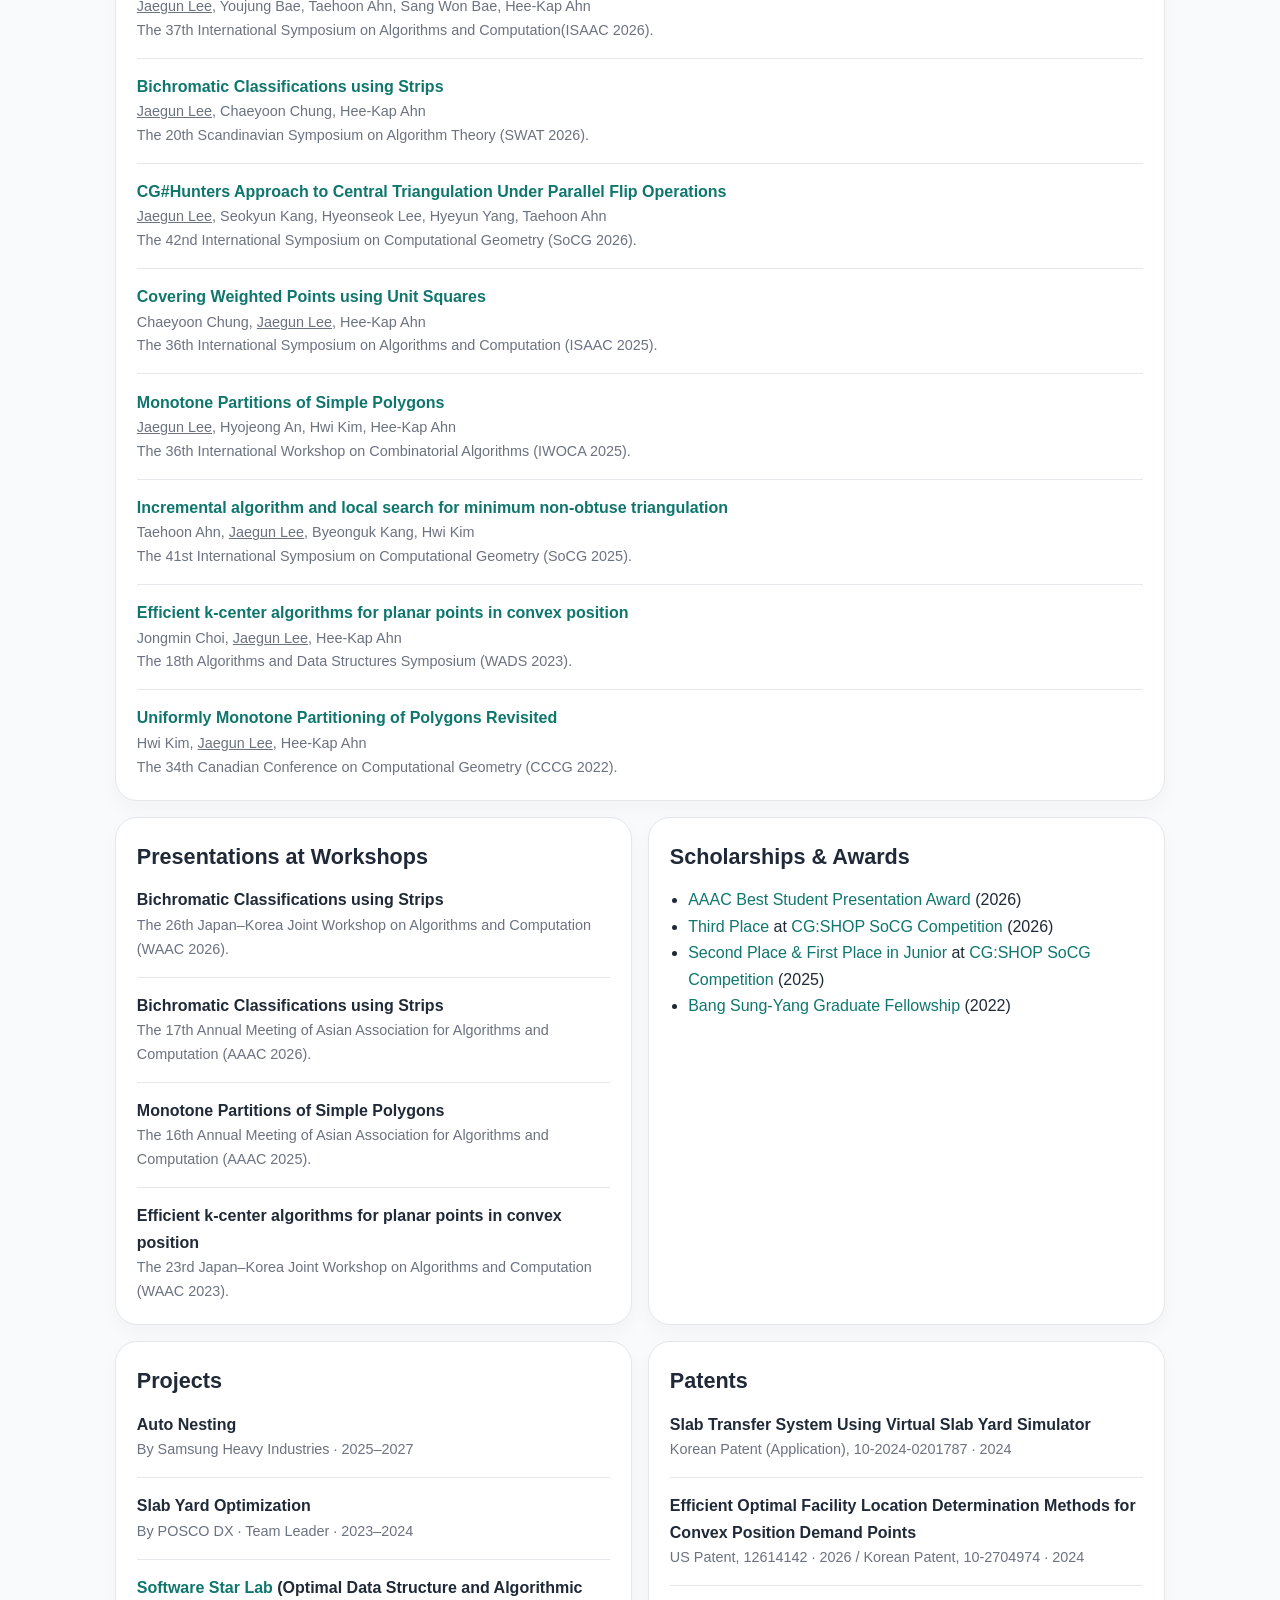
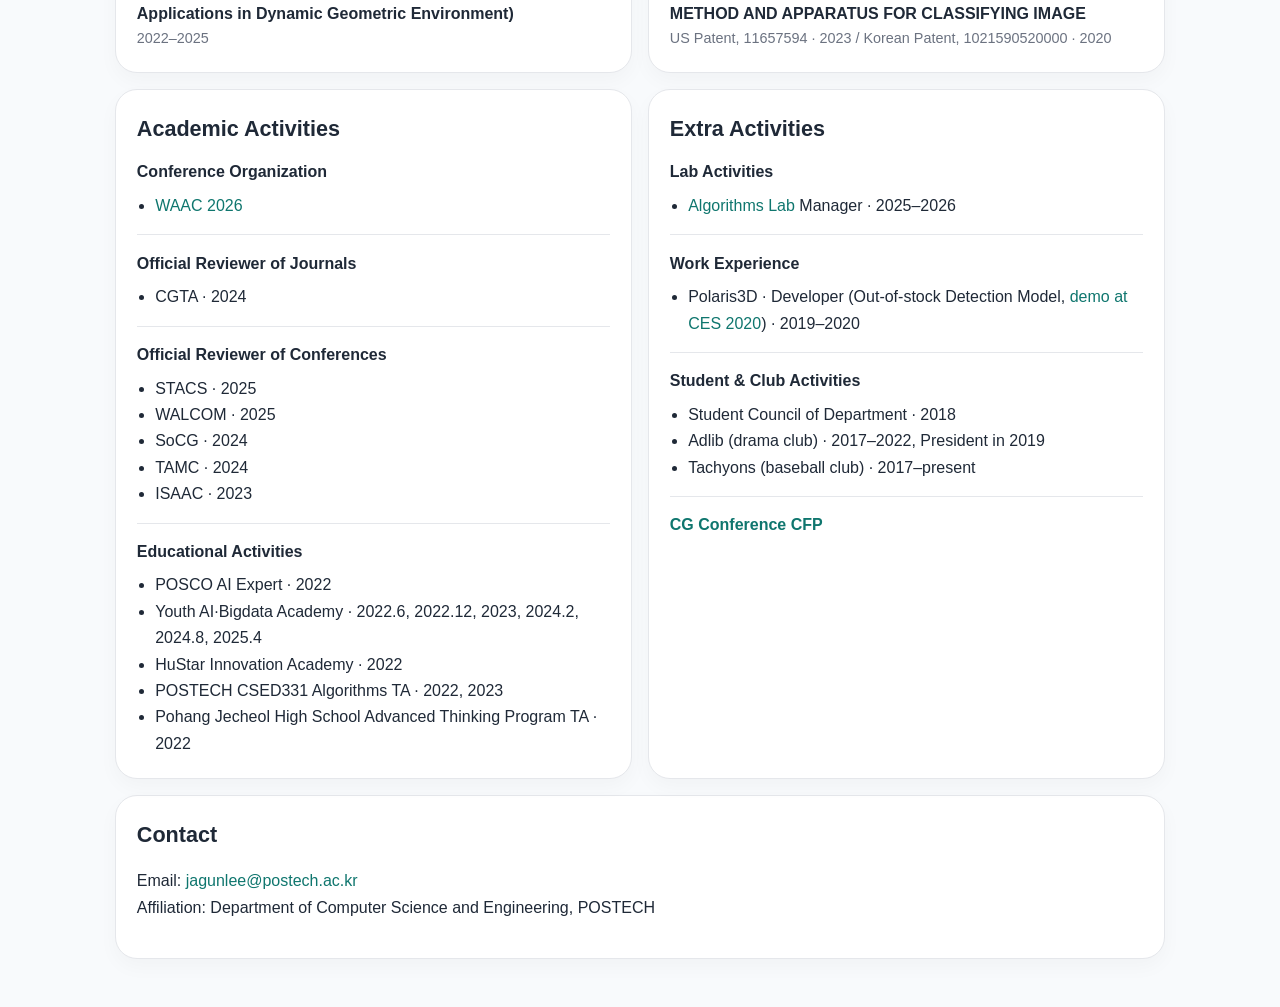
==== commit 7f82215a: "update" ====
--- a/index.html
+++ b/index.html
@@ -115,7 +115,7 @@
         <div class="item"><div class="title"><a href="https://drops.dagstuhl.de/entities/document/10.4230/LIPIcs.ISAAC.2025.21" target="_blank" rel="noopener noreferrer">Covering Weighted Points using Unit Squares</a></div><div class="small">Chaeyoon Chung, <u>Jaegun Lee</u>, Hee-Kap Ahn<div>The 36th International Symposium on Algorithms and Computation (ISAAC 2025).</div></div></div>
         <div class="item"><div class="title"><a href="https://link.springer.com/chapter/10.1007/978-3-031-98740-3_6" target="_blank" rel="noopener noreferrer">Monotone Partitions of Simple Polygons</a></div><div class="small"><u>Jaegun Lee</u>, Hyojeong An, Hwi Kim, Hee-Kap Ahn<div>The 36th International Workshop on Combinatorial Algorithms (IWOCA 2025).</div></div></div>
         <div class="item"><div class="title"><a href="https://doi.org/10.4230/LIPIcs.SoCG.2025.80" target="_blank" rel="noopener noreferrer">Incremental algorithm and local search for minimum non-obtuse triangulation</a></div><div class="small">Taehoon Ahn, <u>Jaegun Lee</u>, Byeonguk Kang, Hwi Kim<div>The 41st International Symposium on Computational Geometry (SoCG 2025).</div></div></div>
-        <div class="item"><div class="title"><a href="https://link.springer.com/chapter/10.1007/978-3-031-38906-1_18" target="_blank" rel="noopener noreferrer">Efficient k-center algorithms for planar points in convex position</a></div><div class="small">Jongmin Choi, <u>Jaegun Lee</u>, Hee-Kap Ahn<div>The 18th Algorithms and Data Structures Symposium (WADS 2023).</div></div></ div>
+        <div class="item"><div class="title"><a href="https://link.springer.com/chapter/10.1007/978-3-031-38906-1_18" target="_blank" rel="noopener noreferrer">Efficient k-center algorithms for planar points in convex position</a></div><div class="small">Jongmin Choi, <u>Jaegun Lee</u>, Hee-Kap Ahn<div>The 18th Algorithms and Data Structures Symposium (WADS 2023).</div></div></div>
         <div class="item"><div class="title"><a href="https://www.torontomu.ca/content/dam/canadian-conference-computational-geometry-2022/papers/CCCG2022_paper_23.pdf" target="_blank" rel="noopener noreferrer">Uniformly Monotone Partitioning of Polygons Revisited</a></div><div class="small">Hwi Kim, <u>Jaegun Lee</u>, Hee-Kap Ahn<div>The 34th Canadian Conference on Computational Geometry (CCCG 2022).</div></div></div>
       <!-- </div> -->
     <!-- </div> -->
